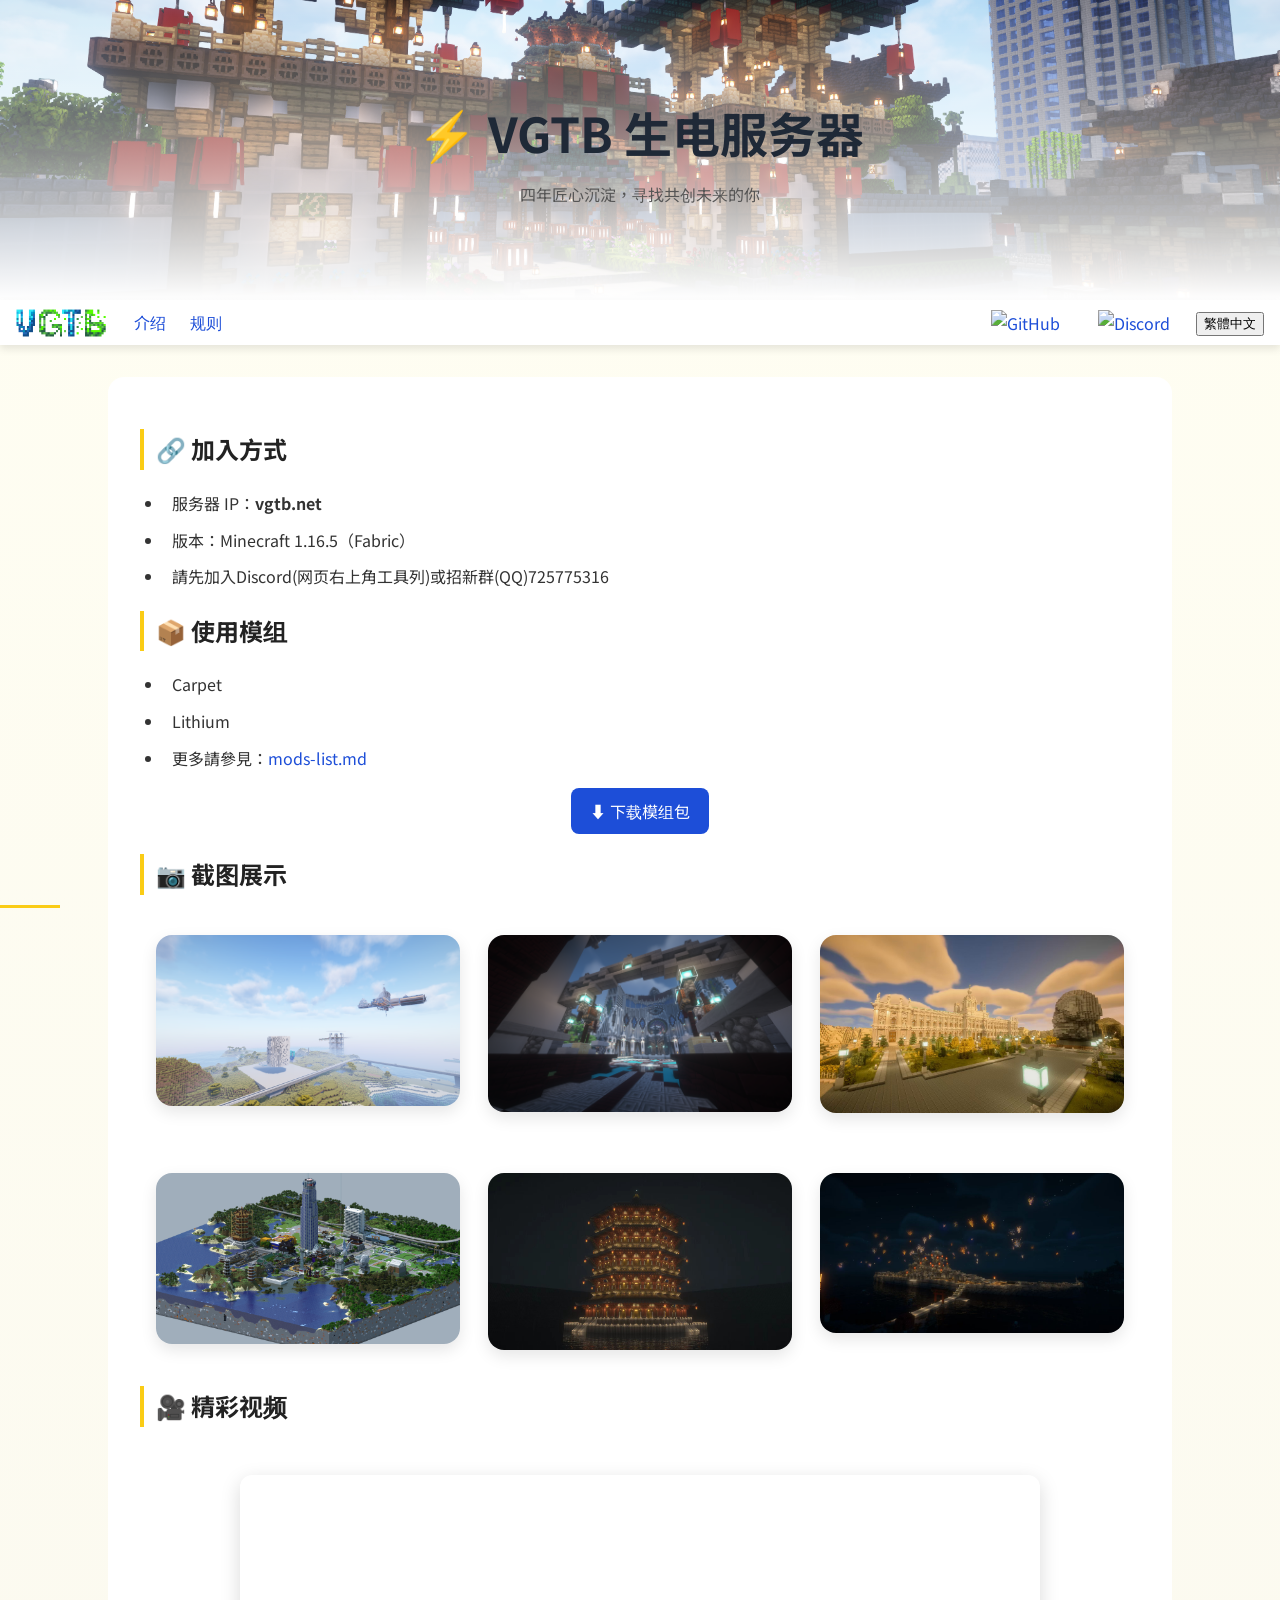
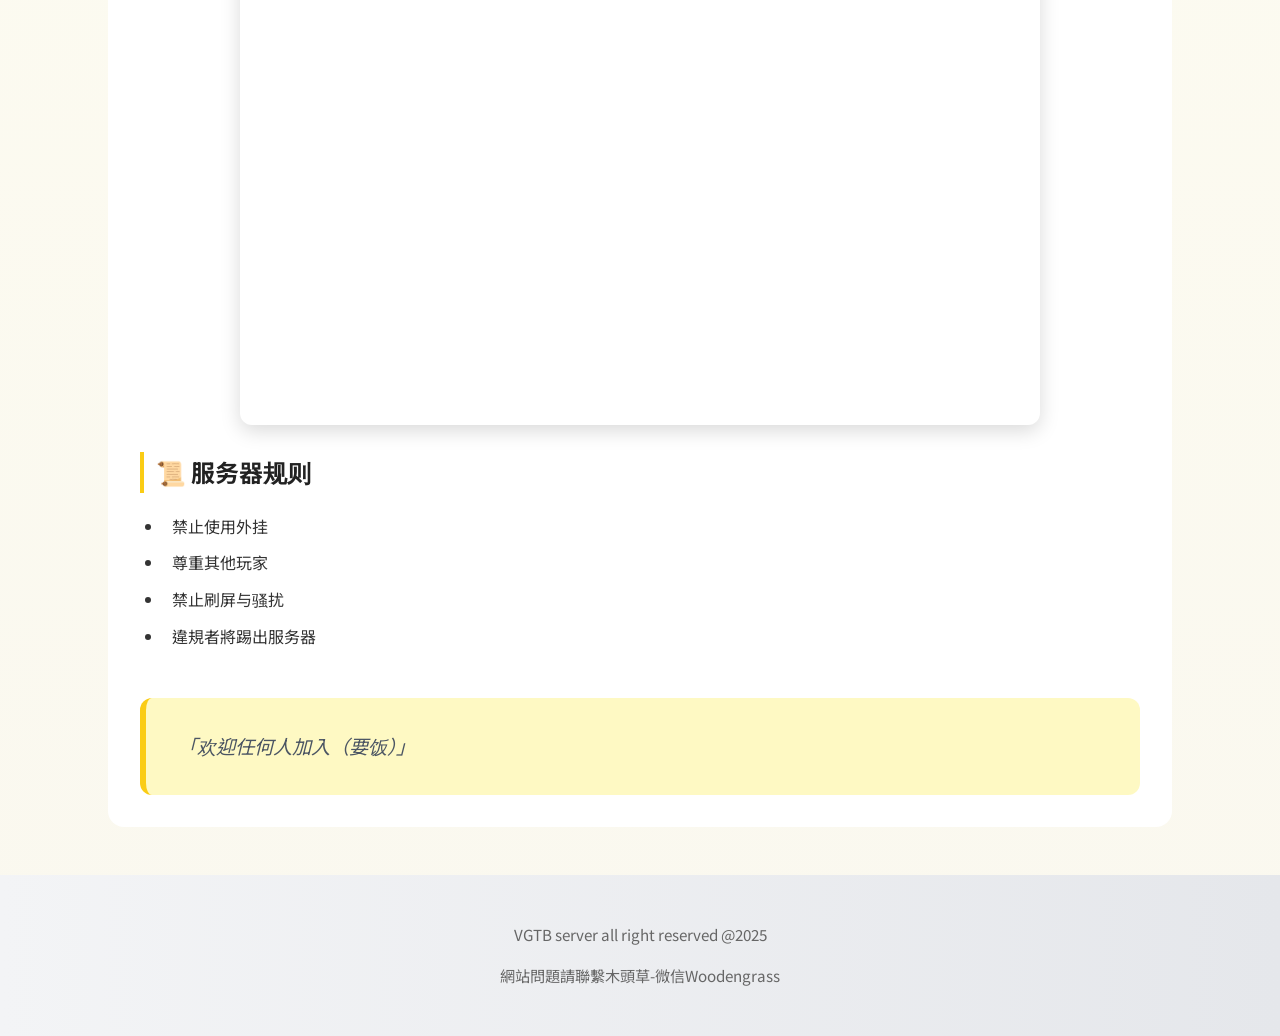
==== index.html @ 85d5b5f3 "Update index.html" ====
<!DOCTYPE html>
<html lang="zh-Hans">
<head>
<meta charset="utf-8"/>
<meta content="width=device-width, initial-scale=1.0" name="viewport"/>
<title>VGTB 生电服务器介绍</title>
<link href="https://fonts.googleapis.com/css2?family=Noto+Sans+TC&display=swap" rel="stylesheet"/>
<style>
  body {
    font-family: 'Noto Sans TC', sans-serif;
    background: linear-gradient(to bottom, #fffef2, #faf8ef);
    color: #333;
    margin: 0;
    padding: 0;
    line-height: 1.7;
    overflow-x: hidden;
  }
  .banner {
    position: relative;
    background: url('screenshot/banner.png') center/cover no-repeat;
    height: 300px;
    width: 100%;
    display: flex;
    flex-direction: column;
    justify-content: center;
    align-items: center;
    text-align: center;
    animation: fadeInBanner 2s ease-out;
  }
  .banner::after {
    content: '';
    position: absolute;
    top: 0;
    left: 0;
    right: 0;
    bottom: 0;
    background: linear-gradient(to bottom, rgba(255,255,255,0) 0%, rgba(255,255,255,1) 100%);
  }
  .banner h1, .banner p {
    position: relative;
    z-index: 1;
    margin: 0;
    color: #1f2937;
    animation: popIn 1s ease-out;
  }
  .banner h1 {
    font-size: 3rem;
    animation-delay: 0.3s;
  }
  .banner p {
    margin-top: 0.5rem;
    color: #555;
    animation-delay: 0.5s;
  }
  nav {
    position: sticky;
    top: 0;
    z-index: 1000;
    background: #fff;
    box-shadow: 0 4px 8px rgba(0,0,0,0.1);
    padding: 0.5rem 1rem;
    display: flex;
    justify-content: space-between;
    align-items: center;
    flex-wrap: wrap;
    animation: fadeIn 1s ease-out;
  }
  nav .left-group {
    display: flex;
    align-items: center;
  }
  .logo {
    height: 28px;
    margin-right: 1rem;
  }
  nav a {
    margin: 0 0.75rem;
    color: #1d4ed8;
    text-decoration: none;
  }
  nav a:hover {
    text-decoration: underline;
    color: #dc2626;
  }
  .github-link img,
  .discord-link img {
    height: 24px;
    vertical-align: middle;
    margin-left: 10px;
  }
  .container {
    max-width: 1000px;
    margin: 2rem auto;
    background: #fff;
    padding: 2rem;
    border-radius: 16px;
    animation: fadeUp 1s ease-in;
  }
  .container img {
    max-width: 100%;
    height: auto;
    display: block;
    margin: 1rem auto;
    border-radius: 12px;
    transition: transform 0.3s ease;
  }
  .container img:hover {
    transform: scale(1.03);
  }
  h2 {
    border-left: 4px solid #facc15;
    padding-left: 0.75rem;
    color: #222;
    animation: fadeIn 1s ease-in;
  }
  h2::after {
    content: '';
    position: absolute;
    bottom: -8px;
    left: 0;
    width: 60px;
    height: 3px;
    background: #facc15;
    animation: slideIn 1s ease-out;
  }
  ul {
    padding-left: 1.5rem;
  }
  li {
    margin-bottom: 0.6rem;
    transition: transform 0.2s ease, background 0.3s;
    padding-left: 0.5rem;
  }
  li:hover {
    transform: translateX(8px);
    background: rgba(250, 204, 21, 0.1);
    border-left: 3px solid #facc15;
  }
  a {
    color: #1d4ed8;
    text-decoration: none;
    transition: all 0.3s ease-in-out;
  }
  a:hover {
    color: #dc2626;
    text-decoration: underline;
  }
  .quote {
    background: #fef9c3;
    padding: 2rem;
    margin-top: 3rem;
    border-left: 6px solid #facc15;
    font-style: italic;
    font-size: 1.2rem;
    color: #4b5563;
    border-radius: 12px;
    animation: fadeIn 2s ease-in;
  }
  .video-embed {
    margin-top: 3rem;
    text-align: center;
  }
  iframe {
    width: 100%;
    height: 550px;
    max-width: 800px;
    border: none;
    border-radius: 12px;
    box-shadow: 0 6px 20px rgba(0,0,0,0.15);
  }
  footer {
    text-align: center;
    padding: 2rem;
    font-size: 0.95rem;
    color: #666;
    background: linear-gradient(to right, #f3f4f6, #e5e7eb);
    margin-top: 3rem;
    animation: fadeIn 1.2s ease-in;
  }
  @keyframes fadeInBanner {
    from { opacity: 0; transform: translateY(-30px); }
    to { opacity: 1; transform: translateY(0); }
  }
  @keyframes fadeIn {
    from { opacity: 0; }
    to { opacity: 1; }
  }
  @keyframes fadeUp {
    from { opacity: 0; transform: translateY(40px); }
    to { opacity: 1; transform: translateY(0); }
  }
  @keyframes popIn {
    from { opacity: 0; transform: scale(0.95); }
    to { opacity: 1; transform: scale(1); }
  }
  @keyframes slideIn {
    from { width: 0; }
    to { width: 60px; }
  }
  .screenshot-gallery {
    display: grid;
    grid-template-columns: repeat(auto-fit, minmax(280px, 1fr));
    gap: 1.75rem;
    margin-top: 1.5rem;
    padding: 0 1rem;
  }
  .screenshot-gallery img {
    width: 100%;
    height: auto;
    border-radius: 16px;
    box-shadow: 0 6px 16px rgba(0, 0, 0, 0.1);
    transition: transform 0.4s ease, box-shadow 0.4s ease;
  }
  .screenshot-gallery img:hover {
    transform: scale(1.05);
    box-shadow: 0 10px 24px rgba(0, 0, 0, 0.2);
  }
</style>
<script src="js/lightbox.js"></script>
<script src="js/lang-toggle.js"></script>
</head>

<body>
<div class="banner">
  <h1>⚡ VGTB 生电服务器</h1>
  <p>四年匠心沉淀，寻找共创未来的你</p>
</div>
<nav>
  <div class="left-group">
    <img class="logo" src="screenshot/VGTB.png" alt="VGTB Logo"/>
    <a href="#intro">介绍</a>
    <a href="#rules">规则</a>
  </div>
  <div>
    <a class="github-link" href="https://github.com/woodengrass/vgtb.net" target="_blank">
      <img src="https://github.githubassets.com/images/modules/logos_page/GitHub-Mark.png" alt="GitHub"/>
    </a>
    <a class="discord-link" href="https://discord.gg/TvsZkuHGcR" target="_blank">
      <img src="https://cdn-icons-png.flaticon.com/512/5968/5968756.png" alt="Discord"/>
    </a>
  </div>
</nav>
<div class="container">
  <h2 id="intro">🔗 加入方式</h2>
  <ul>
    <li>服务器 IP：<strong>vgtb.net</strong></li>
    <li>版本：Minecraft 1.16.5（Fabric）</li>
    <li>請先加入Discord(网页右上角工具列)或招新群(QQ)725775316</li>
  </ul>
  <h2>📦 使用模组</h2>
  <ul>
    <li>Carpet</li>
    <li>Lithium</li>
    <li>更多請參見：<a href="mods/mods-list.md">mods-list.md</a></li>
  </ul>
  <div style="margin-top: 1rem; text-align: center;">
    <a href="mods/mods.zip" download class="download-button" style="background:#1d4ed8;color:#fff;padding:0.6rem 1.2rem;border-radius:8px;text-decoration:none;transition:background 0.3s;display:inline-block;">
      ⬇️ 下载模组包
    </a>
  </div>
  <h2>📷 截图展示</h2>
  <div class="screenshot-gallery">
    <img src="screenshot/spawn.png" alt="全物品"/>
    <img src="screenshot/central_college.png" alt="中心學院"/>
    <img src="screenshot/museum.png" alt="博物館"/>
    <img src="screenshot/main_city.png" alt="主城"/>
    <img src="screenshot/pagoda.png" alt="寶塔"/>
    <img src="screenshot/chinese_new_year_celebration.png" alt="新年慶祝"/>
</div>
  <h2>🎥 精彩视频</h2>
  <div class="video-embed">
    <iframe allowfullscreen="" src="https://player.bilibili.com/player.html?bvid=BV1U6421u7VH&high_quality=1&as_wide=1&danmaku=0"></iframe>
  </div>
  <h2 id="rules">📜 服务器规则</h2>
  <ul>
    <li>禁止使用外挂</li>
    <li>尊重其他玩家</li>
    <li>禁止刷屏与骚扰</li>
    <li>違規者將踢出服务器</li>
  </ul>
  <div class="quote">
    「欢迎任何人加入（要饭）」
  </div>
</div>
<footer>
  <p>VGTB server all right reserved @2025</p>
  <p>網站問題請聯繫木頭草-微信Woodengrass</p>
</footer>
</body>
</html>
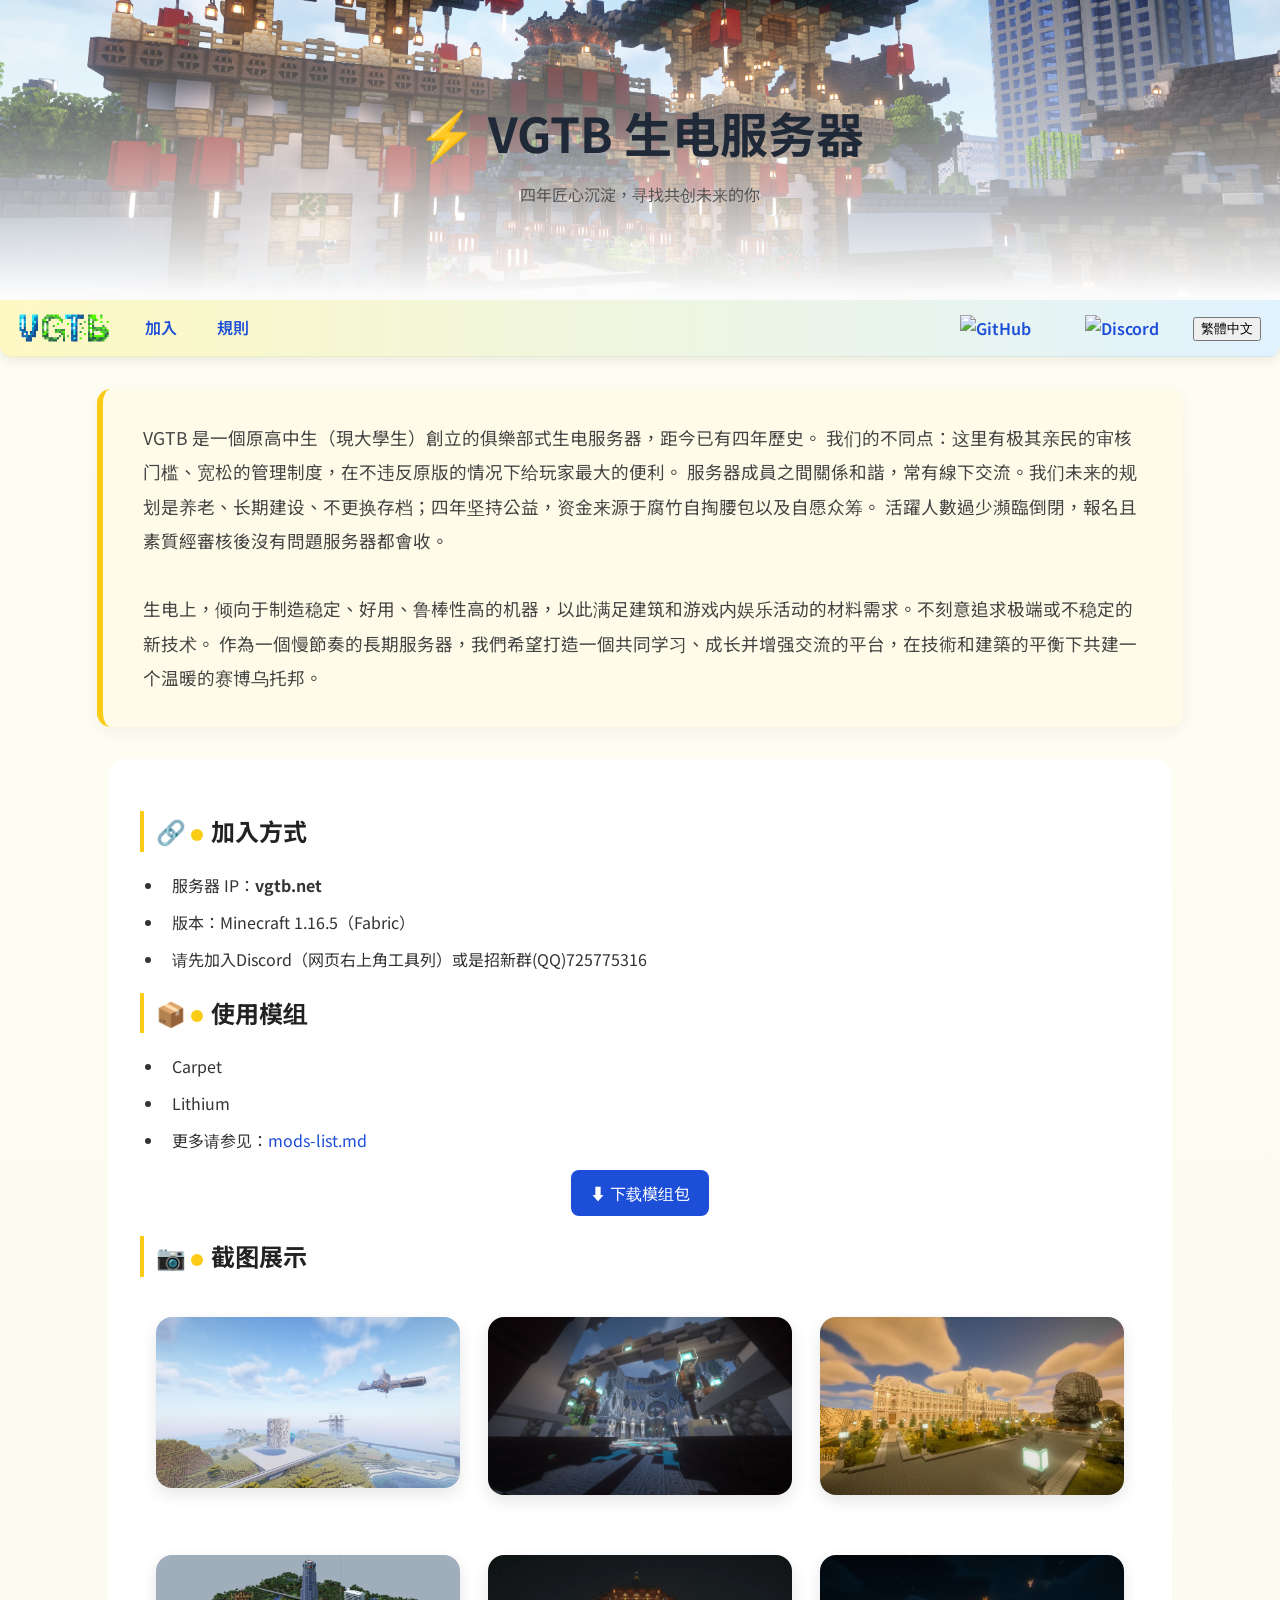
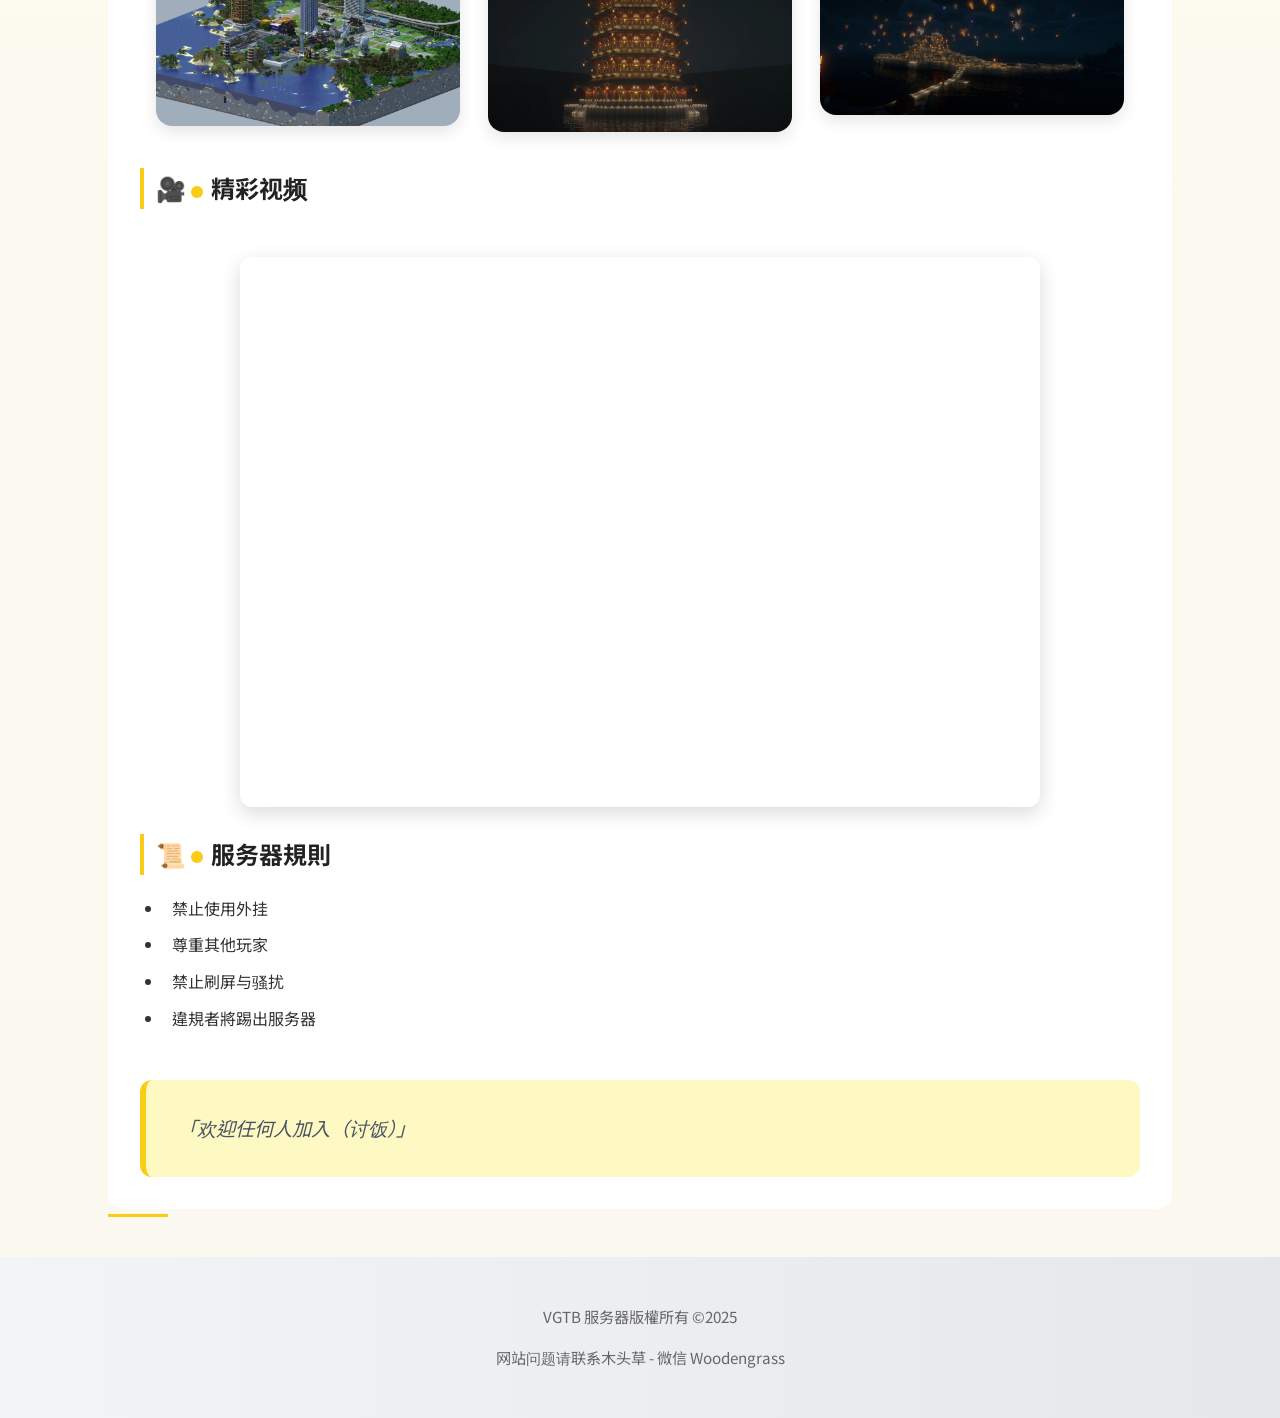
==== commit 8b4b52bb: "Update index.html" ====
--- a/index.html
+++ b/index.html
@@ -3,7 +3,7 @@
 <head>
 <meta charset="utf-8"/>
 <meta content="width=device-width, initial-scale=1.0" name="viewport"/>
-<title>VGTB 生电服务器介绍</title>
+<title>VGTB 生电服务器介紹</title>
 <link href="https://fonts.googleapis.com/css2?family=Noto+Sans+TC&display=swap" rel="stylesheet"/>
 <style>
   body {
@@ -56,14 +56,18 @@
     position: sticky;
     top: 0;
     z-index: 1000;
-    background: #fff;
-    box-shadow: 0 4px 8px rgba(0,0,0,0.1);
-    padding: 0.5rem 1rem;
+    background: linear-gradient(to right, #fef9c3, #e0f2fe);
+    box-shadow: 0 4px 12px rgba(0, 0, 0, 0.08);
+    padding: 0.6rem 1.2rem;
     display: flex;
     justify-content: space-between;
     align-items: center;
     flex-wrap: wrap;
-    animation: fadeIn 1s ease-out;
+    border-bottom: 1px solid rgba(0,0,0,0.05);
+    backdrop-filter: blur(10px);
+    transition: all 0.3s ease-in-out;
+    animation: fadeIn 1s ease;
+    border-radius: 0 0 12px 12px;
   }
   nav .left-group {
     display: flex;
@@ -77,9 +81,15 @@
     margin: 0 0.75rem;
     color: #1d4ed8;
     text-decoration: none;
+    font-weight: 600;
+    font-size: 1rem;
+    padding: 0.3rem 0.5rem;
+    border-radius: 6px;
+    transition: all 0.3s ease;
   }
   nav a:hover {
-    text-decoration: underline;
+    text-decoration: none;
+    background: rgba(253, 224, 71, 0.3);
     color: #dc2626;
   }
   .github-link img,
@@ -215,11 +225,61 @@
     transform: scale(1.05);
     box-shadow: 0 10px 24px rgba(0, 0, 0, 0.2);
   }
+  .intro-cover {
+    position: relative;
+    height: 100vh;
+    background: linear-gradient(to bottom, #fefce8, #fff);
+    display: flex;
+    justify-content: center;
+    align-items: center;
+    text-align: center;
+    padding: 2rem;
+    box-sizing: border-box;
+    animation: fadeIn 1.5s ease-in;
+  }
+  .intro-text {
+    max-width: 700px;
+    animation: popIn 1.4s ease;
+  }
+  .intro-text h1 {
+    font-size: 3rem;
+    margin-bottom: 1rem;
+    color: #1f2937;
+  }
+  .intro-text p {
+    font-size: 1.25rem;
+    color: #555;
+  }
+  .container, .banner, footer {
+    opacity: 0;
+    transform: translateY(50px);
+    transition: all 1s ease, transform 0.6s cubic-bezier(0.25, 1, 0.5, 1), opacity 0.6s ease;
+  }
+  .visible {
+    opacity: 1 !important;
+    transform: translateY(0) !important;
+  }
+  .section-title {
+    display: inline-block;
+    animation: popIn 0.8s ease;
+  }
+  .section-title::before {
+    content: '';
+    display: inline-block;
+    width: 12px;
+    height: 12px;
+    background: #facc15;
+    border-radius: 50%;
+    margin-right: 0.5rem;
+    vertical-align: middle;
+    animation: popIn 0.8s ease;
+  }
 </style>
 <script src="js/lightbox.js"></script>
+<script src="js/intro-animation.js"></script>
 <script src="js/lang-toggle.js"></script>
+<script src="js/scroll-reveal.js"></script>
 </head>
-
 <body>
 <div class="banner">
   <h1>⚡ VGTB 生电服务器</h1>
@@ -227,9 +287,9 @@
 </div>
 <nav>
   <div class="left-group">
-    <img class="logo" src="screenshot/VGTB.png" alt="VGTB Logo"/>
-    <a href="#intro">介绍</a>
-    <a href="#rules">规则</a>
+    <img class="logo" src="screenshot/VGTB.png" alt="VGTB 标志"/>
+    <a href="#intro">加入</a>
+    <a href="#rules">規則</a>
   </div>
   <div>
     <a class="github-link" href="https://github.com/woodengrass/vgtb.net" target="_blank">
@@ -240,38 +300,47 @@
     </a>
   </div>
 </nav>
+<div class="container intro-text" style="max-width: 1000px; margin: 2rem auto; padding: 2rem 2.5rem; background: #fefce8; border-left: 6px solid #facc15; border-radius: 14px; box-shadow: 0 4px 16px rgba(0,0,0,0.05); font-size: 1.1rem; line-height: 1.95; color: #444; opacity: 0; transform: translateY(50px); transition: all 0.8s ease-in-out;">
+    VGTB 是一個原高中生（現大學生）創立的俱樂部式生电服务器，距今已有四年歷史。
+    我们的不同点：这里有极其亲民的审核门槛、宽松的管理制度，在不违反原版的情况下给玩家最大的便利。
+    服务器成員之間關係和諧，常有線下交流。我们未来的规划是养老、长期建设、不更换存档；四年坚持公益，资金来源于腐竹自掏腰包以及自愿众筹。
+    活躍人數過少瀕臨倒閉，報名且素質經審核後沒有問題服务器都會收。<br/><br/>
+    生电上，倾向于制造稳定、好用、鲁棒性高的机器，以此满足建筑和游戏内娱乐活动的材料需求。不刻意追求极端或不稳定的新技术。
+    作為一個慢節奏的長期服务器，我們希望打造一個共同学习、成长并增强交流的平台，在技術和建築的平衡下共建一个温暖的赛博乌托邦。
+
+</div>
 <div class="container">
-  <h2 id="intro">🔗 加入方式</h2>
+  <h2 id="intro">🔗 <span class="section-title">加入方式</span></h2>
   <ul>
     <li>服务器 IP：<strong>vgtb.net</strong></li>
     <li>版本：Minecraft 1.16.5（Fabric）</li>
-    <li>請先加入Discord(网页右上角工具列)或招新群(QQ)725775316</li>
+    <li>请先加入Discord（网页右上角工具列）或是招新群(QQ)725775316</li>
   </ul>
-  <h2>📦 使用模组</h2>
+  <h2>📦 <span class="section-title">使用模组</span></h2>
   <ul>
     <li>Carpet</li>
     <li>Lithium</li>
-    <li>更多請參見：<a href="mods/mods-list.md">mods-list.md</a></li>
-  </ul>
+    <li>更多请参见：<a href="mods/mods-list.md">mods-list.md</a></li>
+ </ul>
   <div style="margin-top: 1rem; text-align: center;">
     <a href="mods/mods.zip" download class="download-button" style="background:#1d4ed8;color:#fff;padding:0.6rem 1.2rem;border-radius:8px;text-decoration:none;transition:background 0.3s;display:inline-block;">
       ⬇️ 下载模组包
     </a>
   </div>
-  <h2>📷 截图展示</h2>
+  <h2>📷 <span class="section-title">截图展示</span></h2>
   <div class="screenshot-gallery">
     <img src="screenshot/spawn.png" alt="全物品"/>
-    <img src="screenshot/central_college.png" alt="中心學院"/>
-    <img src="screenshot/museum.png" alt="博物館"/>
+    <img src="screenshot/central_college.png" alt="中心学院"/>
+    <img src="screenshot/museum.png" alt="博物馆"/>
     <img src="screenshot/main_city.png" alt="主城"/>
-    <img src="screenshot/pagoda.png" alt="寶塔"/>
-    <img src="screenshot/chinese_new_year_celebration.png" alt="新年慶祝"/>
-</div>
-  <h2>🎥 精彩视频</h2>
+    <img src="screenshot/pagoda.png" alt="宝塔"/>
+    <img src="screenshot/chinese_new_year_celebration.png" alt="新年庆祝"/>
+  </div>
+  <h2>🎥 <span class="section-title">精彩视频</span></h2>
   <div class="video-embed">
     <iframe allowfullscreen="" src="https://player.bilibili.com/player.html?bvid=BV1U6421u7VH&high_quality=1&as_wide=1&danmaku=0"></iframe>
   </div>
-  <h2 id="rules">📜 服务器规则</h2>
+  <h2 id="rules">📜 <span class="section-title">服务器規則</span></h2>
   <ul>
     <li>禁止使用外挂</li>
     <li>尊重其他玩家</li>
@@ -279,12 +348,12 @@
     <li>違規者將踢出服务器</li>
   </ul>
   <div class="quote">
-    「欢迎任何人加入（要饭）」
+    「欢迎任何人加入（讨饭）」
   </div>
 </div>
 <footer>
-  <p>VGTB server all right reserved @2025</p>
-  <p>網站問題請聯繫木頭草-微信Woodengrass</p>
+  <p>VGTB 服务器版權所有 ©2025</p>
+  <p>网站问题请联系木头草 - 微信 Woodengrass</p>
 </footer>
 </body>
 </html>
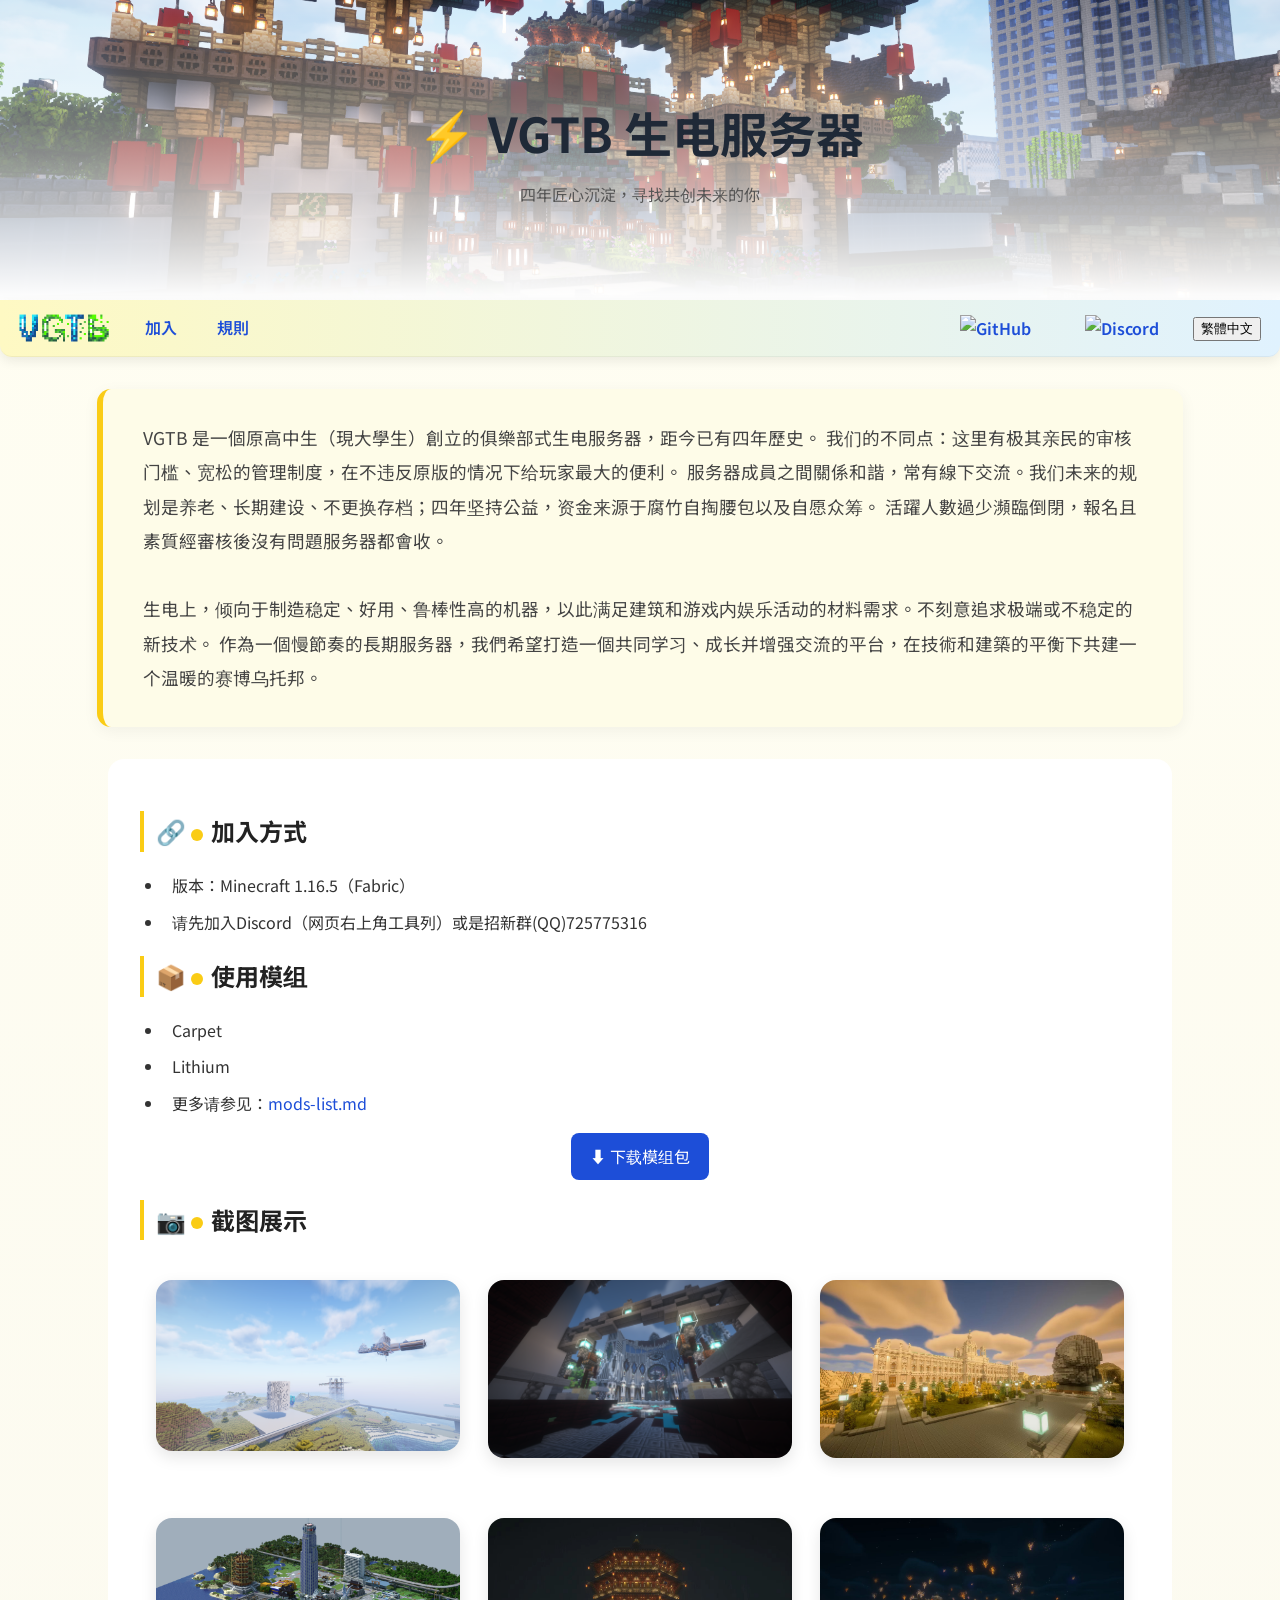
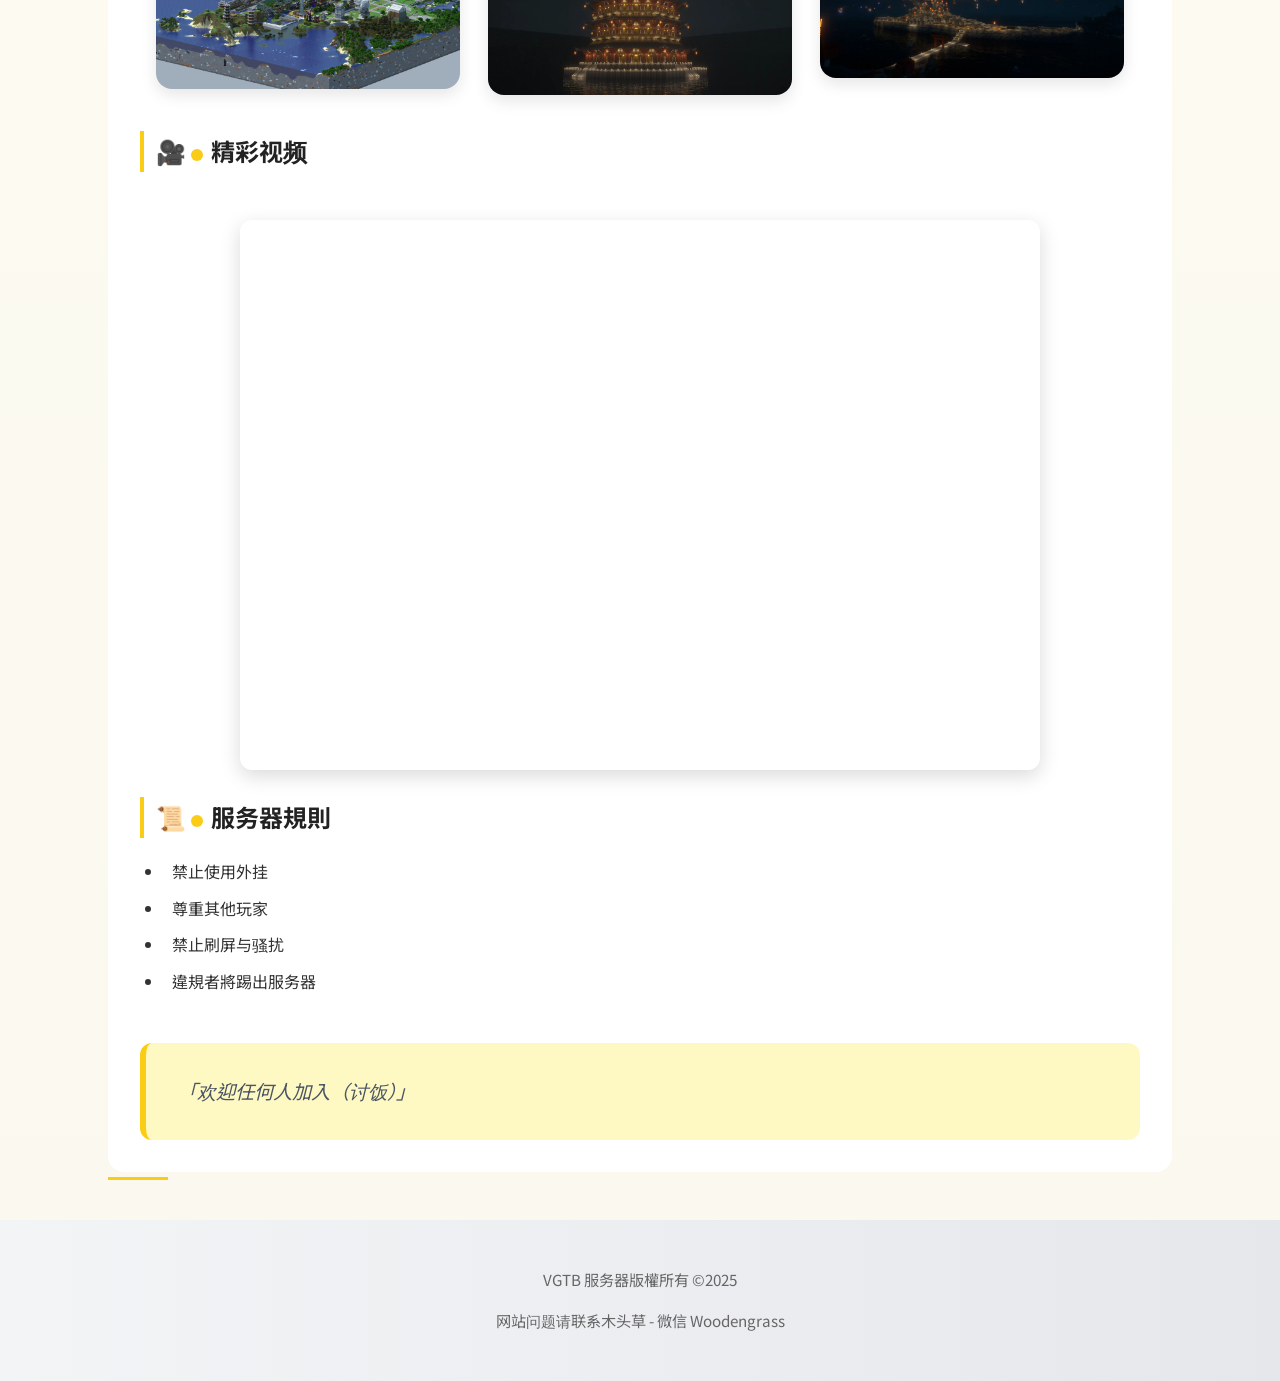
==== commit f5a96fcd: "Update index.html" ====
--- a/index.html
+++ b/index.html
@@ -312,7 +312,6 @@
 <div class="container">
   <h2 id="intro">🔗 <span class="section-title">加入方式</span></h2>
   <ul>
-    <li>服务器 IP：<strong>vgtb.net</strong></li>
     <li>版本：Minecraft 1.16.5（Fabric）</li>
     <li>请先加入Discord（网页右上角工具列）或是招新群(QQ)725775316</li>
   </ul>
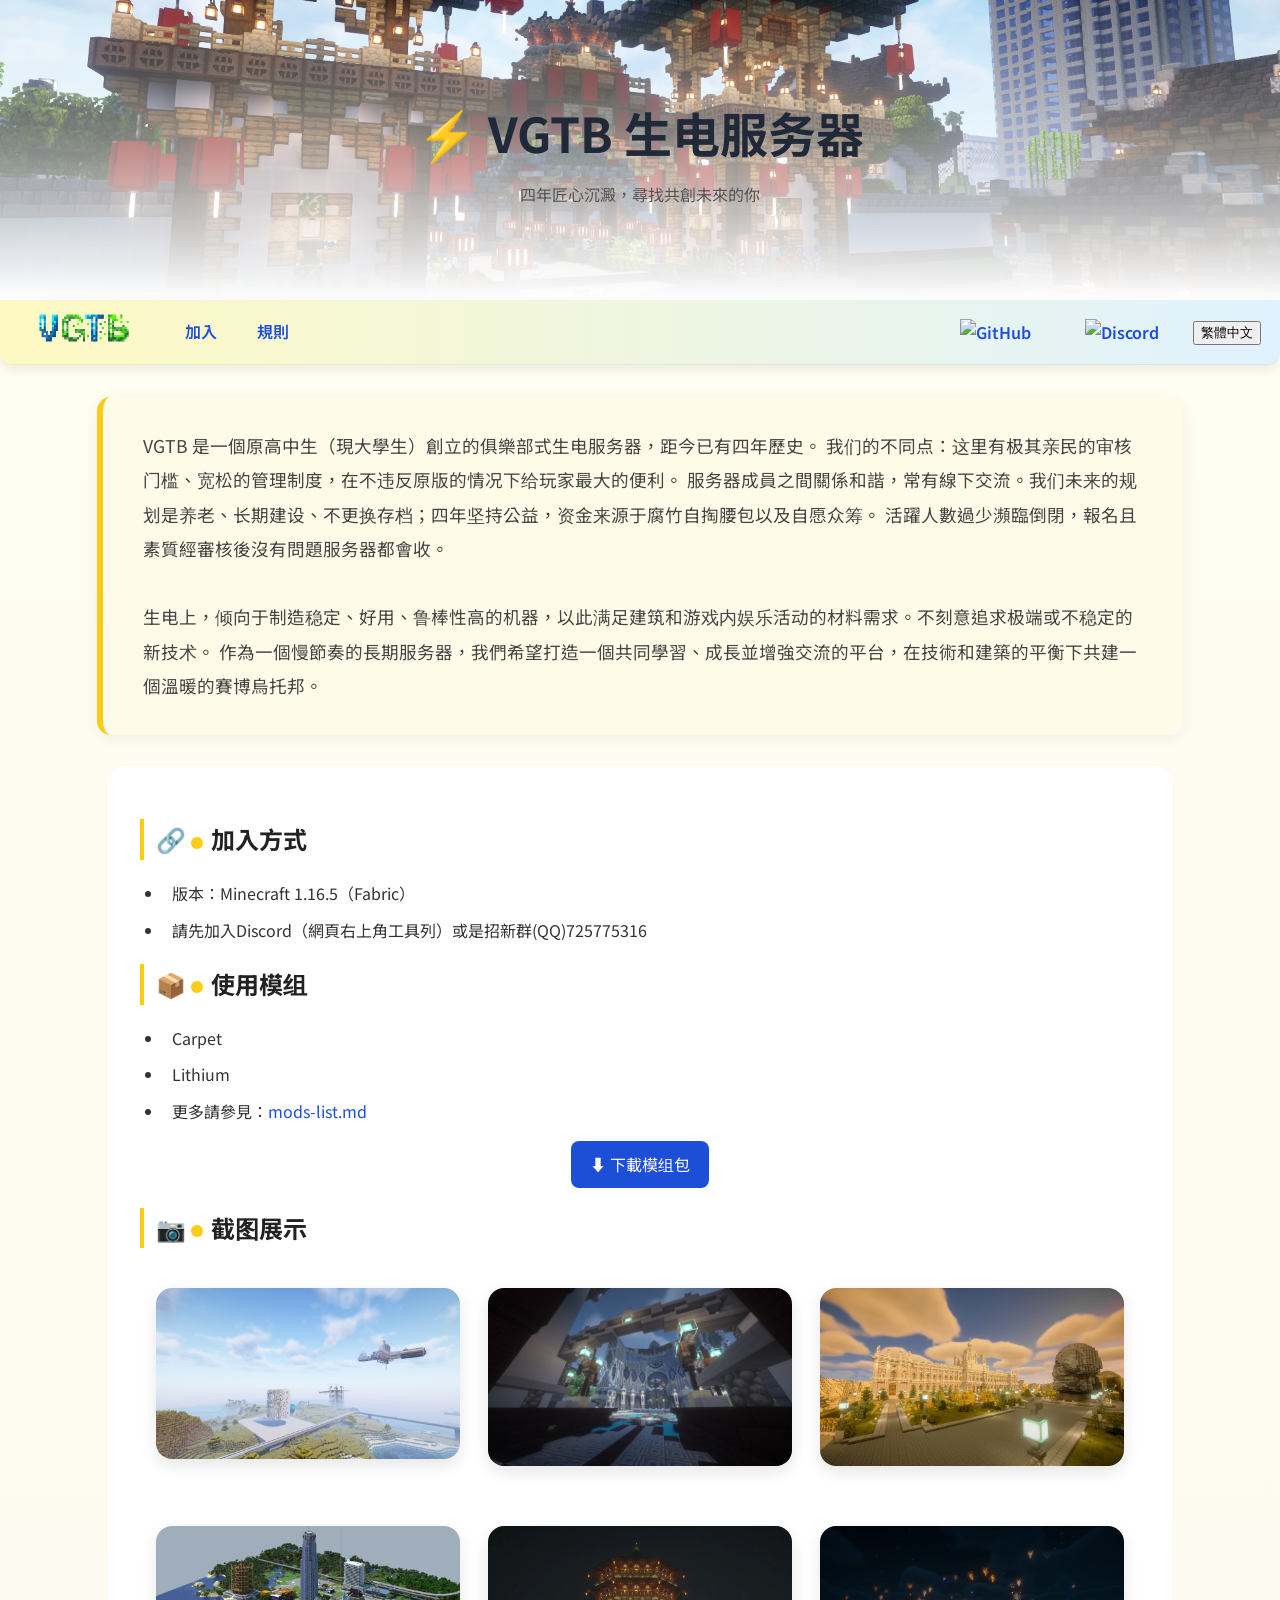
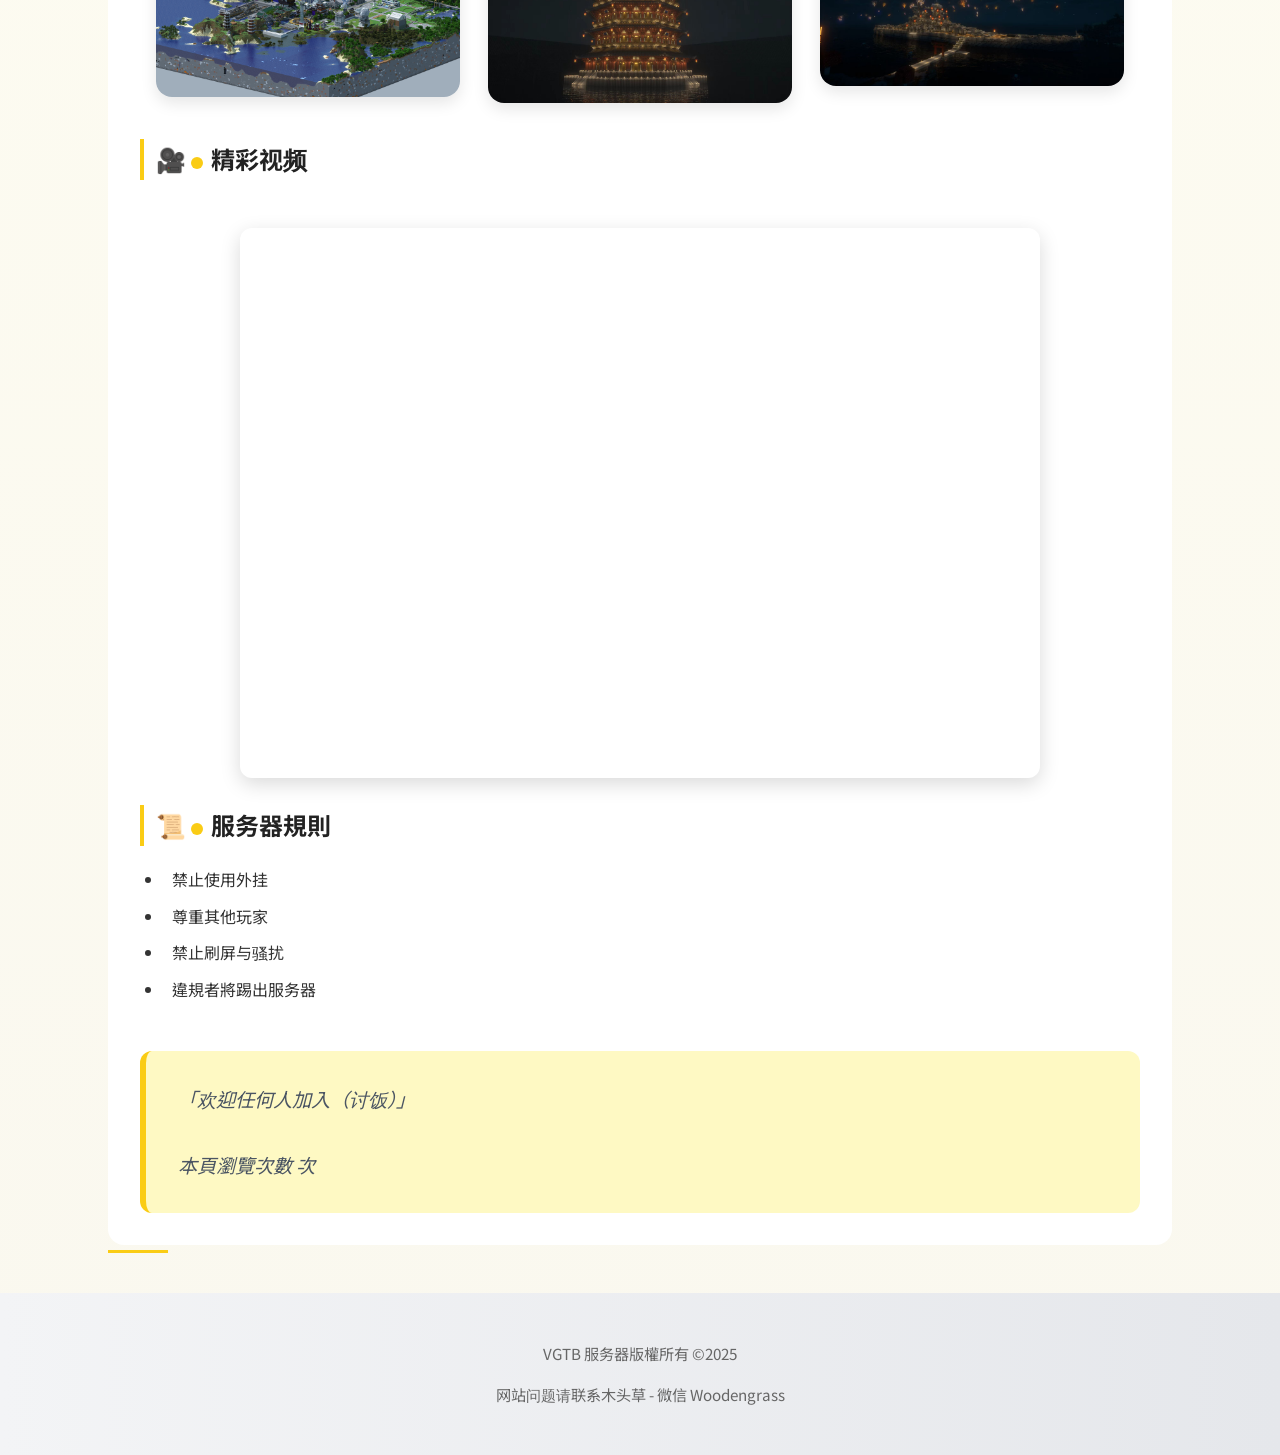
==== commit 94f64438: "Update index.html" ====
--- a/index.html
+++ b/index.html
@@ -5,289 +5,22 @@
 <meta content="width=device-width, initial-scale=1.0" name="viewport"/>
 <title>VGTB 生电服务器介紹</title>
 <link href="https://fonts.googleapis.com/css2?family=Noto+Sans+TC&display=swap" rel="stylesheet"/>
-<style>
-  body {
-    font-family: 'Noto Sans TC', sans-serif;
-    background: linear-gradient(to bottom, #fffef2, #faf8ef);
-    color: #333;
-    margin: 0;
-    padding: 0;
-    line-height: 1.7;
-    overflow-x: hidden;
-  }
-  .banner {
-    position: relative;
-    background: url('screenshot/banner.png') center/cover no-repeat;
-    height: 300px;
-    width: 100%;
-    display: flex;
-    flex-direction: column;
-    justify-content: center;
-    align-items: center;
-    text-align: center;
-    animation: fadeInBanner 2s ease-out;
-  }
-  .banner::after {
-    content: '';
-    position: absolute;
-    top: 0;
-    left: 0;
-    right: 0;
-    bottom: 0;
-    background: linear-gradient(to bottom, rgba(255,255,255,0) 0%, rgba(255,255,255,1) 100%);
-  }
-  .banner h1, .banner p {
-    position: relative;
-    z-index: 1;
-    margin: 0;
-    color: #1f2937;
-    animation: popIn 1s ease-out;
-  }
-  .banner h1 {
-    font-size: 3rem;
-    animation-delay: 0.3s;
-  }
-  .banner p {
-    margin-top: 0.5rem;
-    color: #555;
-    animation-delay: 0.5s;
-  }
-  nav {
-    position: sticky;
-    top: 0;
-    z-index: 1000;
-    background: linear-gradient(to right, #fef9c3, #e0f2fe);
-    box-shadow: 0 4px 12px rgba(0, 0, 0, 0.08);
-    padding: 0.6rem 1.2rem;
-    display: flex;
-    justify-content: space-between;
-    align-items: center;
-    flex-wrap: wrap;
-    border-bottom: 1px solid rgba(0,0,0,0.05);
-    backdrop-filter: blur(10px);
-    transition: all 0.3s ease-in-out;
-    animation: fadeIn 1s ease;
-    border-radius: 0 0 12px 12px;
-  }
-  nav .left-group {
-    display: flex;
-    align-items: center;
-  }
-  .logo {
-    height: 28px;
-    margin-right: 1rem;
-  }
-  nav a {
-    margin: 0 0.75rem;
-    color: #1d4ed8;
-    text-decoration: none;
-    font-weight: 600;
-    font-size: 1rem;
-    padding: 0.3rem 0.5rem;
-    border-radius: 6px;
-    transition: all 0.3s ease;
-  }
-  nav a:hover {
-    text-decoration: none;
-    background: rgba(253, 224, 71, 0.3);
-    color: #dc2626;
-  }
-  .github-link img,
-  .discord-link img {
-    height: 24px;
-    vertical-align: middle;
-    margin-left: 10px;
-  }
-  .container {
-    max-width: 1000px;
-    margin: 2rem auto;
-    background: #fff;
-    padding: 2rem;
-    border-radius: 16px;
-    animation: fadeUp 1s ease-in;
-  }
-  .container img {
-    max-width: 100%;
-    height: auto;
-    display: block;
-    margin: 1rem auto;
-    border-radius: 12px;
-    transition: transform 0.3s ease;
-  }
-  .container img:hover {
-    transform: scale(1.03);
-  }
-  h2 {
-    border-left: 4px solid #facc15;
-    padding-left: 0.75rem;
-    color: #222;
-    animation: fadeIn 1s ease-in;
-  }
-  h2::after {
-    content: '';
-    position: absolute;
-    bottom: -8px;
-    left: 0;
-    width: 60px;
-    height: 3px;
-    background: #facc15;
-    animation: slideIn 1s ease-out;
-  }
-  ul {
-    padding-left: 1.5rem;
-  }
-  li {
-    margin-bottom: 0.6rem;
-    transition: transform 0.2s ease, background 0.3s;
-    padding-left: 0.5rem;
-  }
-  li:hover {
-    transform: translateX(8px);
-    background: rgba(250, 204, 21, 0.1);
-    border-left: 3px solid #facc15;
-  }
-  a {
-    color: #1d4ed8;
-    text-decoration: none;
-    transition: all 0.3s ease-in-out;
-  }
-  a:hover {
-    color: #dc2626;
-    text-decoration: underline;
-  }
-  .quote {
-    background: #fef9c3;
-    padding: 2rem;
-    margin-top: 3rem;
-    border-left: 6px solid #facc15;
-    font-style: italic;
-    font-size: 1.2rem;
-    color: #4b5563;
-    border-radius: 12px;
-    animation: fadeIn 2s ease-in;
-  }
-  .video-embed {
-    margin-top: 3rem;
-    text-align: center;
-  }
-  iframe {
-    width: 100%;
-    height: 550px;
-    max-width: 800px;
-    border: none;
-    border-radius: 12px;
-    box-shadow: 0 6px 20px rgba(0,0,0,0.15);
-  }
-  footer {
-    text-align: center;
-    padding: 2rem;
-    font-size: 0.95rem;
-    color: #666;
-    background: linear-gradient(to right, #f3f4f6, #e5e7eb);
-    margin-top: 3rem;
-    animation: fadeIn 1.2s ease-in;
-  }
-  @keyframes fadeInBanner {
-    from { opacity: 0; transform: translateY(-30px); }
-    to { opacity: 1; transform: translateY(0); }
-  }
-  @keyframes fadeIn {
-    from { opacity: 0; }
-    to { opacity: 1; }
-  }
-  @keyframes fadeUp {
-    from { opacity: 0; transform: translateY(40px); }
-    to { opacity: 1; transform: translateY(0); }
-  }
-  @keyframes popIn {
-    from { opacity: 0; transform: scale(0.95); }
-    to { opacity: 1; transform: scale(1); }
-  }
-  @keyframes slideIn {
-    from { width: 0; }
-    to { width: 60px; }
-  }
-  .screenshot-gallery {
-    display: grid;
-    grid-template-columns: repeat(auto-fit, minmax(280px, 1fr));
-    gap: 1.75rem;
-    margin-top: 1.5rem;
-    padding: 0 1rem;
-  }
-  .screenshot-gallery img {
-    width: 100%;
-    height: auto;
-    border-radius: 16px;
-    box-shadow: 0 6px 16px rgba(0, 0, 0, 0.1);
-    transition: transform 0.4s ease, box-shadow 0.4s ease;
-  }
-  .screenshot-gallery img:hover {
-    transform: scale(1.05);
-    box-shadow: 0 10px 24px rgba(0, 0, 0, 0.2);
-  }
-  .intro-cover {
-    position: relative;
-    height: 100vh;
-    background: linear-gradient(to bottom, #fefce8, #fff);
-    display: flex;
-    justify-content: center;
-    align-items: center;
-    text-align: center;
-    padding: 2rem;
-    box-sizing: border-box;
-    animation: fadeIn 1.5s ease-in;
-  }
-  .intro-text {
-    max-width: 700px;
-    animation: popIn 1.4s ease;
-  }
-  .intro-text h1 {
-    font-size: 3rem;
-    margin-bottom: 1rem;
-    color: #1f2937;
-  }
-  .intro-text p {
-    font-size: 1.25rem;
-    color: #555;
-  }
-  .container, .banner, footer {
-    opacity: 0;
-    transform: translateY(50px);
-    transition: all 1s ease, transform 0.6s cubic-bezier(0.25, 1, 0.5, 1), opacity 0.6s ease;
-  }
-  .visible {
-    opacity: 1 !important;
-    transform: translateY(0) !important;
-  }
-  .section-title {
-    display: inline-block;
-    animation: popIn 0.8s ease;
-  }
-  .section-title::before {
-    content: '';
-    display: inline-block;
-    width: 12px;
-    height: 12px;
-    background: #facc15;
-    border-radius: 50%;
-    margin-right: 0.5rem;
-    vertical-align: middle;
-    animation: popIn 0.8s ease;
-  }
-</style>
+<link rel="stylesheet" href="style.css"/>
 <script src="js/lightbox.js"></script>
+<script src="js/typing-banner.js"></script>
 <script src="js/intro-animation.js"></script>
 <script src="js/lang-toggle.js"></script>
 <script src="js/scroll-reveal.js"></script>
+<script async src="//busuanzi.ibruce.info/busuanzi/2.3/busuanzi.pure.mini.js"></script>
 </head>
-<body>
+<body id="top">
 <div class="banner">
   <h1>⚡ VGTB 生电服务器</h1>
-  <p>四年匠心沉淀，寻找共创未来的你</p>
+  <p class="typed-tagline"></p>
 </div>
 <nav>
   <div class="left-group">
-    <img class="logo" src="screenshot/VGTB.png" alt="VGTB 标志"/>
+    <a href="#top"><img class="logo" src="screenshot/VGTB.png" alt="VGTB 标志"/></a>
     <a href="#intro">加入</a>
     <a href="#rules">規則</a>
   </div>
@@ -306,24 +39,24 @@
     服务器成員之間關係和諧，常有線下交流。我们未来的规划是养老、长期建设、不更换存档；四年坚持公益，资金来源于腐竹自掏腰包以及自愿众筹。
     活躍人數過少瀕臨倒閉，報名且素質經審核後沒有問題服务器都會收。<br/><br/>
     生电上，倾向于制造稳定、好用、鲁棒性高的机器，以此满足建筑和游戏内娱乐活动的材料需求。不刻意追求极端或不稳定的新技术。
-    作為一個慢節奏的長期服务器，我們希望打造一個共同学习、成长并增强交流的平台，在技術和建築的平衡下共建一个温暖的赛博乌托邦。
-
+    作為一個慢節奏的長期服务器，我們希望打造一個共同學習、成長並增強交流的平台，在技術和建築的平衡下共建一個溫暖的賽博烏托邦。
 </div>
 <div class="container">
   <h2 id="intro">🔗 <span class="section-title">加入方式</span></h2>
   <ul>
+
     <li>版本：Minecraft 1.16.5（Fabric）</li>
-    <li>请先加入Discord（网页右上角工具列）或是招新群(QQ)725775316</li>
+    <li>請先加入Discord（網頁右上角工具列）或是招新群(QQ)725775316</li>
   </ul>
   <h2>📦 <span class="section-title">使用模组</span></h2>
   <ul>
     <li>Carpet</li>
     <li>Lithium</li>
-    <li>更多请参见：<a href="mods/mods-list.md">mods-list.md</a></li>
- </ul>
+    <li>更多請參見：<a href="mods/mods-list.md">mods-list.md</a></li>
+  </ul>
   <div style="margin-top: 1rem; text-align: center;">
     <a href="mods/mods.zip" download class="download-button" style="background:#1d4ed8;color:#fff;padding:0.6rem 1.2rem;border-radius:8px;text-decoration:none;transition:background 0.3s;display:inline-block;">
-      ⬇️ 下载模组包
+      ⬇️ 下載模组包
     </a>
   </div>
   <h2>📷 <span class="section-title">截图展示</span></h2>
@@ -347,7 +80,10 @@
     <li>違規者將踢出服务器</li>
   </ul>
   <div class="quote">
-    「欢迎任何人加入（讨饭）」
+    「欢迎任何人加入（讨饭）」<br/><br/>
+    <span id="busuanzi_container_site_pv">
+      本頁瀏覽次數 <span id="busuanzi_value_site_pv"></span> 次
+    </span>
   </div>
 </div>
 <footer>
--- a/style.css
+++ b/style.css
@@ -0,0 +1,268 @@
+body {
+    font-family: 'Noto Sans TC', sans-serif;
+    background: linear-gradient(to bottom, #fffef2, #faf8ef);
+    color: #333;
+    margin: 0;
+    padding: 0;
+    line-height: 1.7;
+    overflow-x: hidden;
+  }
+  .banner {
+    position: relative;
+    background: url('screenshot/banner.png') center/cover no-repeat;
+    height: 300px;
+    width: 100%;
+    display: flex;
+    flex-direction: column;
+    justify-content: center;
+    align-items: center;
+    text-align: center;
+    animation: fadeInBanner 2s ease-out;
+  }
+  .banner::after {
+    content: '';
+    position: absolute;
+    top: 0;
+    left: 0;
+    right: 0;
+    bottom: 0;
+    background: linear-gradient(to bottom, rgba(255,255,255,0) 0%, rgba(255,255,255,1) 100%);
+  }
+  .banner h1, .banner p {
+    position: relative;
+    z-index: 1;
+    margin: 0;
+    color: #1f2937;
+    animation: popIn 1s ease-out;
+  }
+  .banner h1 {
+    font-size: 3rem;
+    animation-delay: 0.3s;
+  }
+  .banner p {
+    margin-top: 0.5rem;
+    color: #555;
+    animation-delay: 0.5s;
+  }
+  nav {
+    position: sticky;
+    top: 0;
+    z-index: 1000;
+    background: linear-gradient(to right, #fef9c3, #e0f2fe);
+    box-shadow: 0 4px 12px rgba(0, 0, 0, 0.08);
+    padding: 0.6rem 1.2rem;
+    display: flex;
+    justify-content: space-between;
+    align-items: center;
+    flex-wrap: wrap;
+    border-bottom: 1px solid rgba(0,0,0,0.05);
+    backdrop-filter: blur(10px);
+    transition: all 0.3s ease-in-out;
+    animation: fadeIn 1s ease;
+    border-radius: 0 0 12px 12px;
+  }
+  nav .left-group {
+    display: flex;
+    align-items: center;
+  }
+  .logo {
+    height: 28px;
+    margin-right: 1rem;
+  }
+  nav a {
+    margin: 0 0.75rem;
+    color: #1d4ed8;
+    text-decoration: none;
+    font-weight: 600;
+    font-size: 1rem;
+    padding: 0.3rem 0.5rem;
+    border-radius: 6px;
+    transition: all 0.3s ease;
+  }
+  nav a:hover {
+    text-decoration: none;
+    background: rgba(253, 224, 71, 0.3);
+    color: #dc2626;
+  }
+  .github-link img,
+  .discord-link img {
+    height: 24px;
+    vertical-align: middle;
+    margin-left: 10px;
+  }
+  .container {
+    max-width: 1000px;
+    margin: 2rem auto;
+    background: #fff;
+    padding: 2rem;
+    border-radius: 16px;
+    animation: fadeUp 1s ease-in;
+  }
+  .container img {
+    max-width: 100%;
+    height: auto;
+    display: block;
+    margin: 1rem auto;
+    border-radius: 12px;
+    transition: transform 0.3s ease;
+  }
+  .container img:hover {
+    transform: scale(1.03);
+  }
+  h2 {
+    border-left: 4px solid #facc15;
+    padding-left: 0.75rem;
+    color: #222;
+    animation: fadeIn 1s ease-in;
+  }
+  h2::after {
+    content: '';
+    position: absolute;
+    bottom: -8px;
+    left: 0;
+    width: 60px;
+    height: 3px;
+    background: #facc15;
+    animation: slideIn 1s ease-out;
+  }
+  ul {
+    padding-left: 1.5rem;
+  }
+  li {
+    margin-bottom: 0.6rem;
+    transition: transform 0.2s ease, background 0.3s;
+    padding-left: 0.5rem;
+  }
+  li:hover {
+    transform: translateX(8px);
+    background: rgba(250, 204, 21, 0.1);
+    border-left: 3px solid #facc15;
+  }
+  a {
+    color: #1d4ed8;
+    text-decoration: none;
+    transition: all 0.3s ease-in-out;
+  }
+  a:hover {
+    color: #dc2626;
+    text-decoration: underline;
+  }
+  .quote {
+    background: #fef9c3;
+    padding: 2rem;
+    margin-top: 3rem;
+    border-left: 6px solid #facc15;
+    font-style: italic;
+    font-size: 1.2rem;
+    color: #4b5563;
+    border-radius: 12px;
+    animation: fadeIn 2s ease-in;
+  }
+  .video-embed {
+    margin-top: 3rem;
+    text-align: center;
+  }
+  iframe {
+    width: 100%;
+    height: 550px;
+    max-width: 800px;
+    border: none;
+    border-radius: 12px;
+    box-shadow: 0 6px 20px rgba(0,0,0,0.15);
+  }
+  footer {
+    text-align: center;
+    padding: 2rem;
+    font-size: 0.95rem;
+    color: #666;
+    background: linear-gradient(to right, #f3f4f6, #e5e7eb);
+    margin-top: 3rem;
+    animation: fadeIn 1.2s ease-in;
+  }
+  @keyframes fadeInBanner {
+    from { opacity: 0; transform: translateY(-30px); }
+    to { opacity: 1; transform: translateY(0); }
+  }
+  @keyframes fadeIn {
+    from { opacity: 0; }
+    to { opacity: 1; }
+  }
+  @keyframes fadeUp {
+    from { opacity: 0; transform: translateY(40px); }
+    to { opacity: 1; transform: translateY(0); }
+  }
+  @keyframes popIn {
+    from { opacity: 0; transform: scale(0.95); }
+    to { opacity: 1; transform: scale(1); }
+  }
+  @keyframes slideIn {
+    from { width: 0; }
+    to { width: 60px; }
+  }
+  .screenshot-gallery {
+    display: grid;
+    grid-template-columns: repeat(auto-fit, minmax(280px, 1fr));
+    gap: 1.75rem;
+    margin-top: 1.5rem;
+    padding: 0 1rem;
+  }
+  .screenshot-gallery img {
+    width: 100%;
+    height: auto;
+    border-radius: 16px;
+    box-shadow: 0 6px 16px rgba(0, 0, 0, 0.1);
+    transition: transform 0.4s ease, box-shadow 0.4s ease;
+  }
+  .screenshot-gallery img:hover {
+    transform: scale(1.05);
+    box-shadow: 0 10px 24px rgba(0, 0, 0, 0.2);
+  }
+  .intro-cover {
+    position: relative;
+    height: 100vh;
+    background: linear-gradient(to bottom, #fefce8, #fff);
+    display: flex;
+    justify-content: center;
+    align-items: center;
+    text-align: center;
+    padding: 2rem;
+    box-sizing: border-box;
+    animation: fadeIn 1.5s ease-in;
+  }
+  .intro-text {
+    max-width: 700px;
+    animation: popIn 1.4s ease;
+  }
+  .intro-text h1 {
+    font-size: 3rem;
+    margin-bottom: 1rem;
+    color: #1f2937;
+  }
+  .intro-text p {
+    font-size: 1.25rem;
+    color: #555;
+  }
+  .container, .banner, footer {
+    opacity: 0;
+    transform: translateY(50px);
+    transition: all 1s ease, transform 0.6s cubic-bezier(0.25, 1, 0.5, 1), opacity 0.6s ease;
+  }
+  .visible {
+    opacity: 1 !important;
+    transform: translateY(0) !important;
+  }
+  .section-title {
+    display: inline-block;
+    animation: popIn 0.8s ease;
+  }
+  .section-title::before {
+    content: '';
+    display: inline-block;
+    width: 12px;
+    height: 12px;
+    background: #facc15;
+    border-radius: 50%;
+    margin-right: 0.5rem;
+    vertical-align: middle;
+    animation: popIn 0.8s ease;
+  }
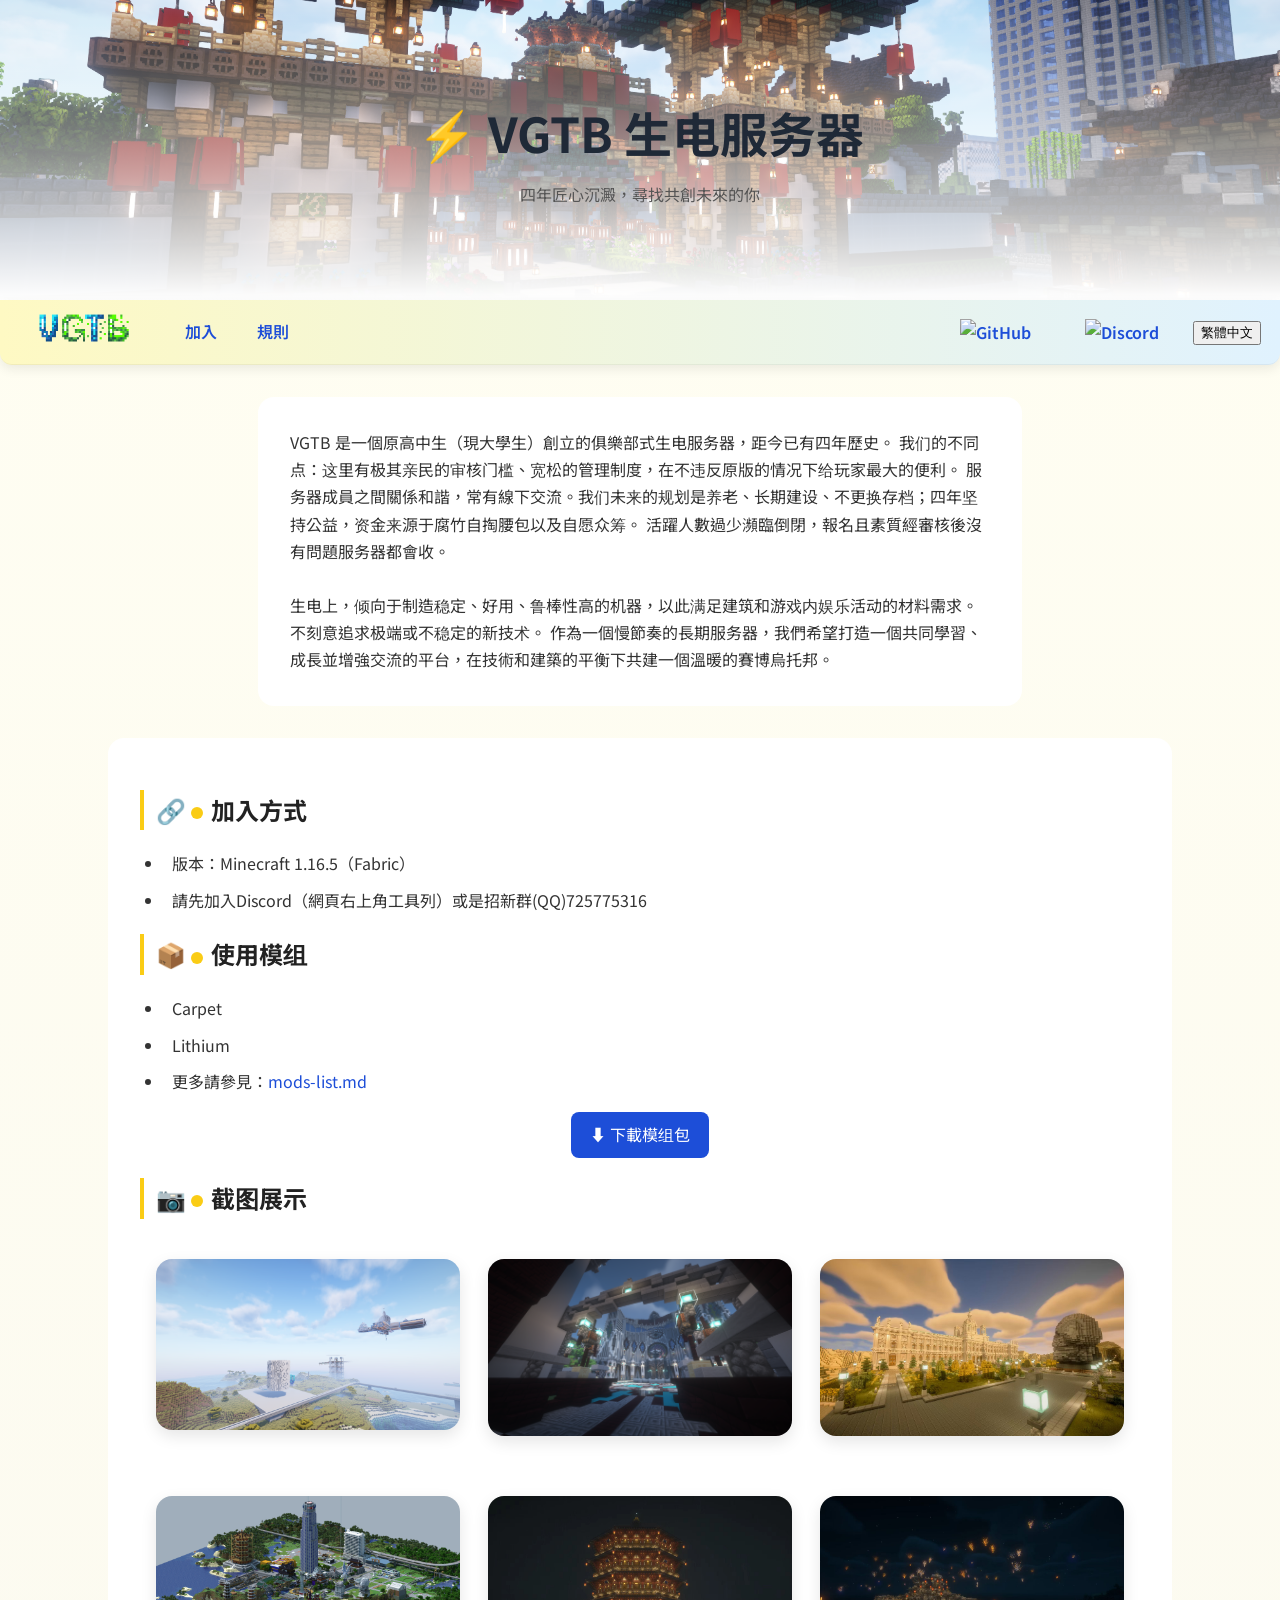
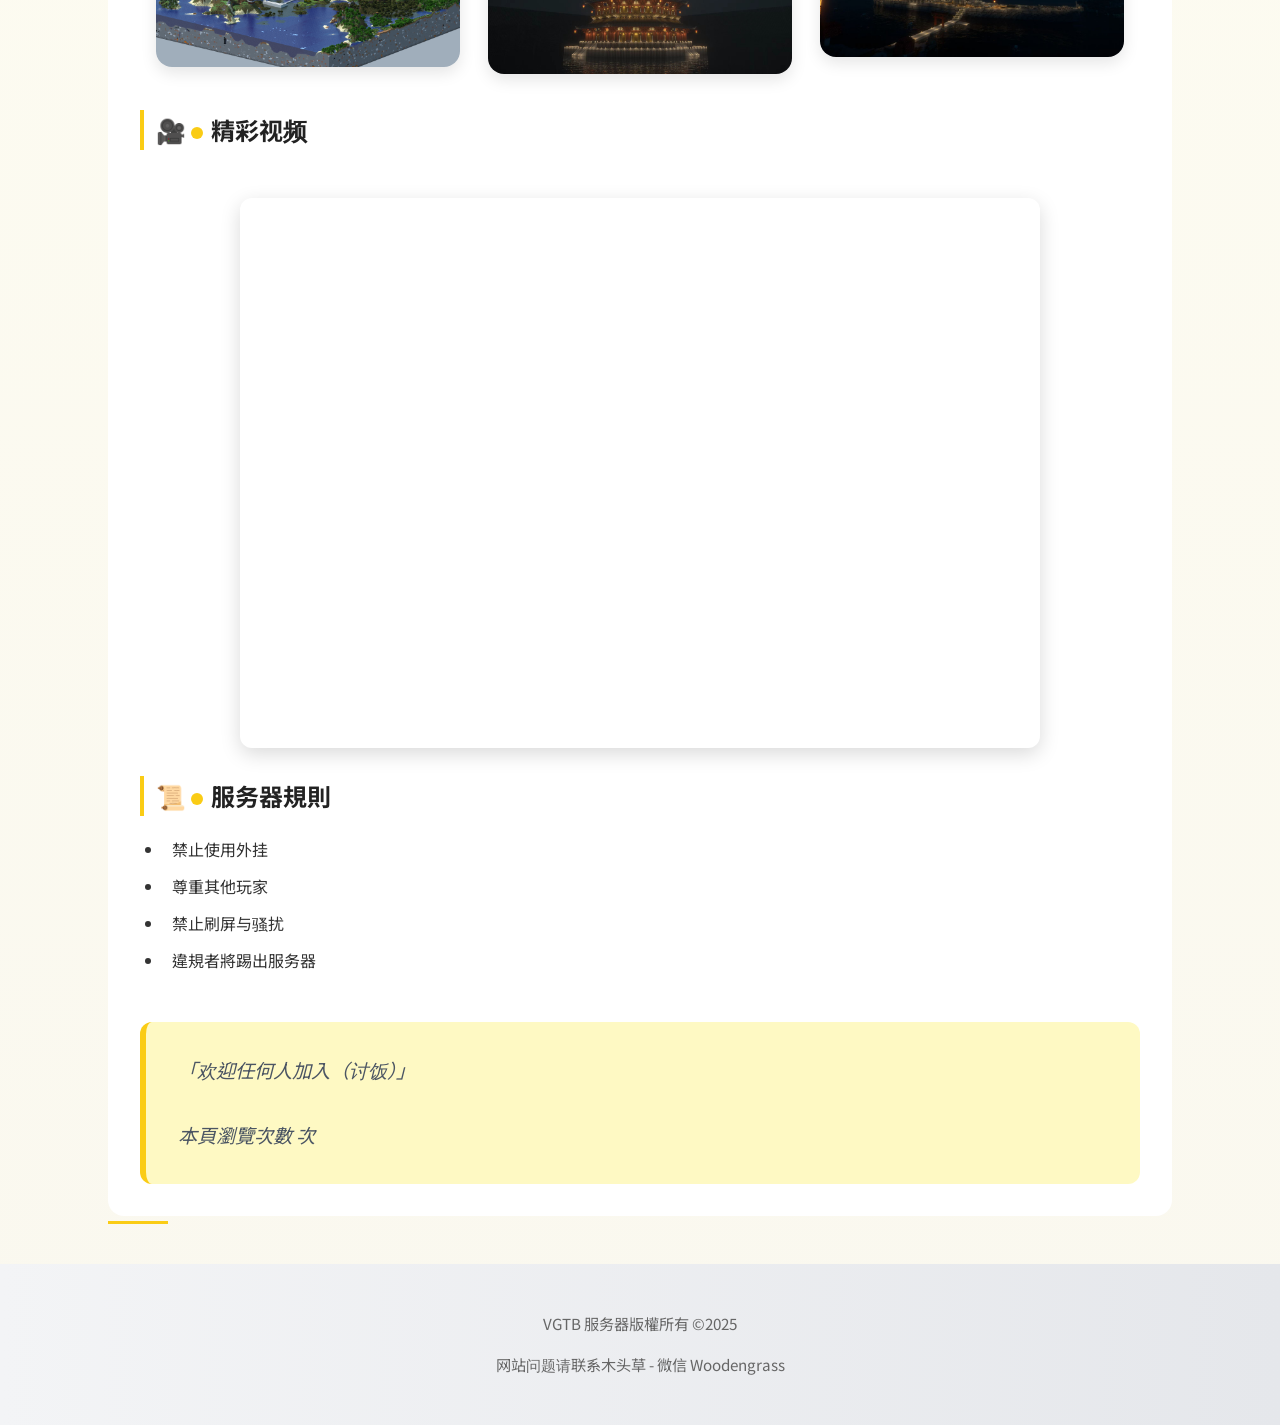
==== commit 61db2b76: "Update index.html" ====
--- a/index.html
+++ b/index.html
@@ -33,7 +33,7 @@
     </a>
   </div>
 </nav>
-<div class="container intro-text" style="max-width: 1000px; margin: 2rem auto; padding: 2rem 2.5rem; background: #fefce8; border-left: 6px solid #facc15; border-radius: 14px; box-shadow: 0 4px 16px rgba(0,0,0,0.05); font-size: 1.1rem; line-height: 1.95; color: #444; opacity: 0; transform: translateY(50px); transition: all 0.8s ease-in-out;">
+<div class="container intro-text">
     VGTB 是一個原高中生（現大學生）創立的俱樂部式生电服务器，距今已有四年歷史。
     我们的不同点：这里有极其亲民的审核门槛、宽松的管理制度，在不违反原版的情况下给玩家最大的便利。
     服务器成員之間關係和諧，常有線下交流。我们未来的规划是养老、长期建设、不更换存档；四年坚持公益，资金来源于腐竹自掏腰包以及自愿众筹。
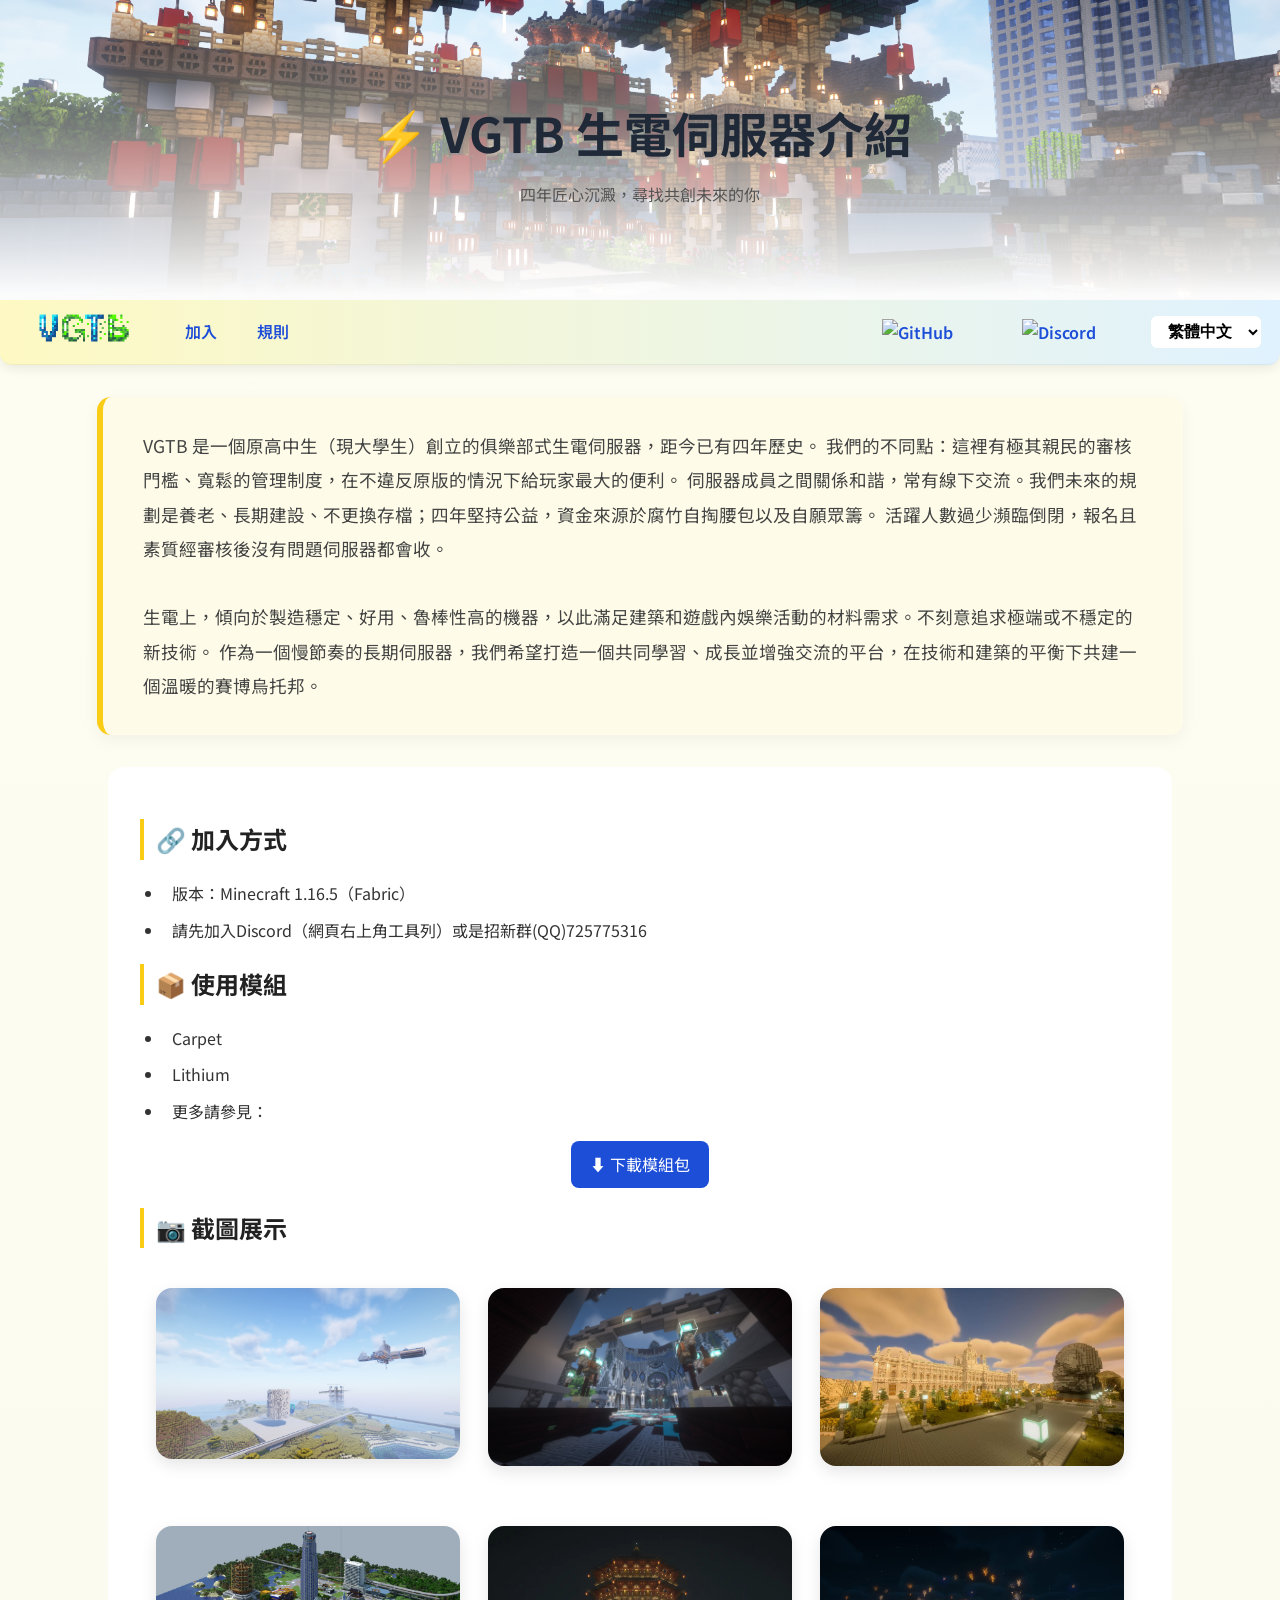
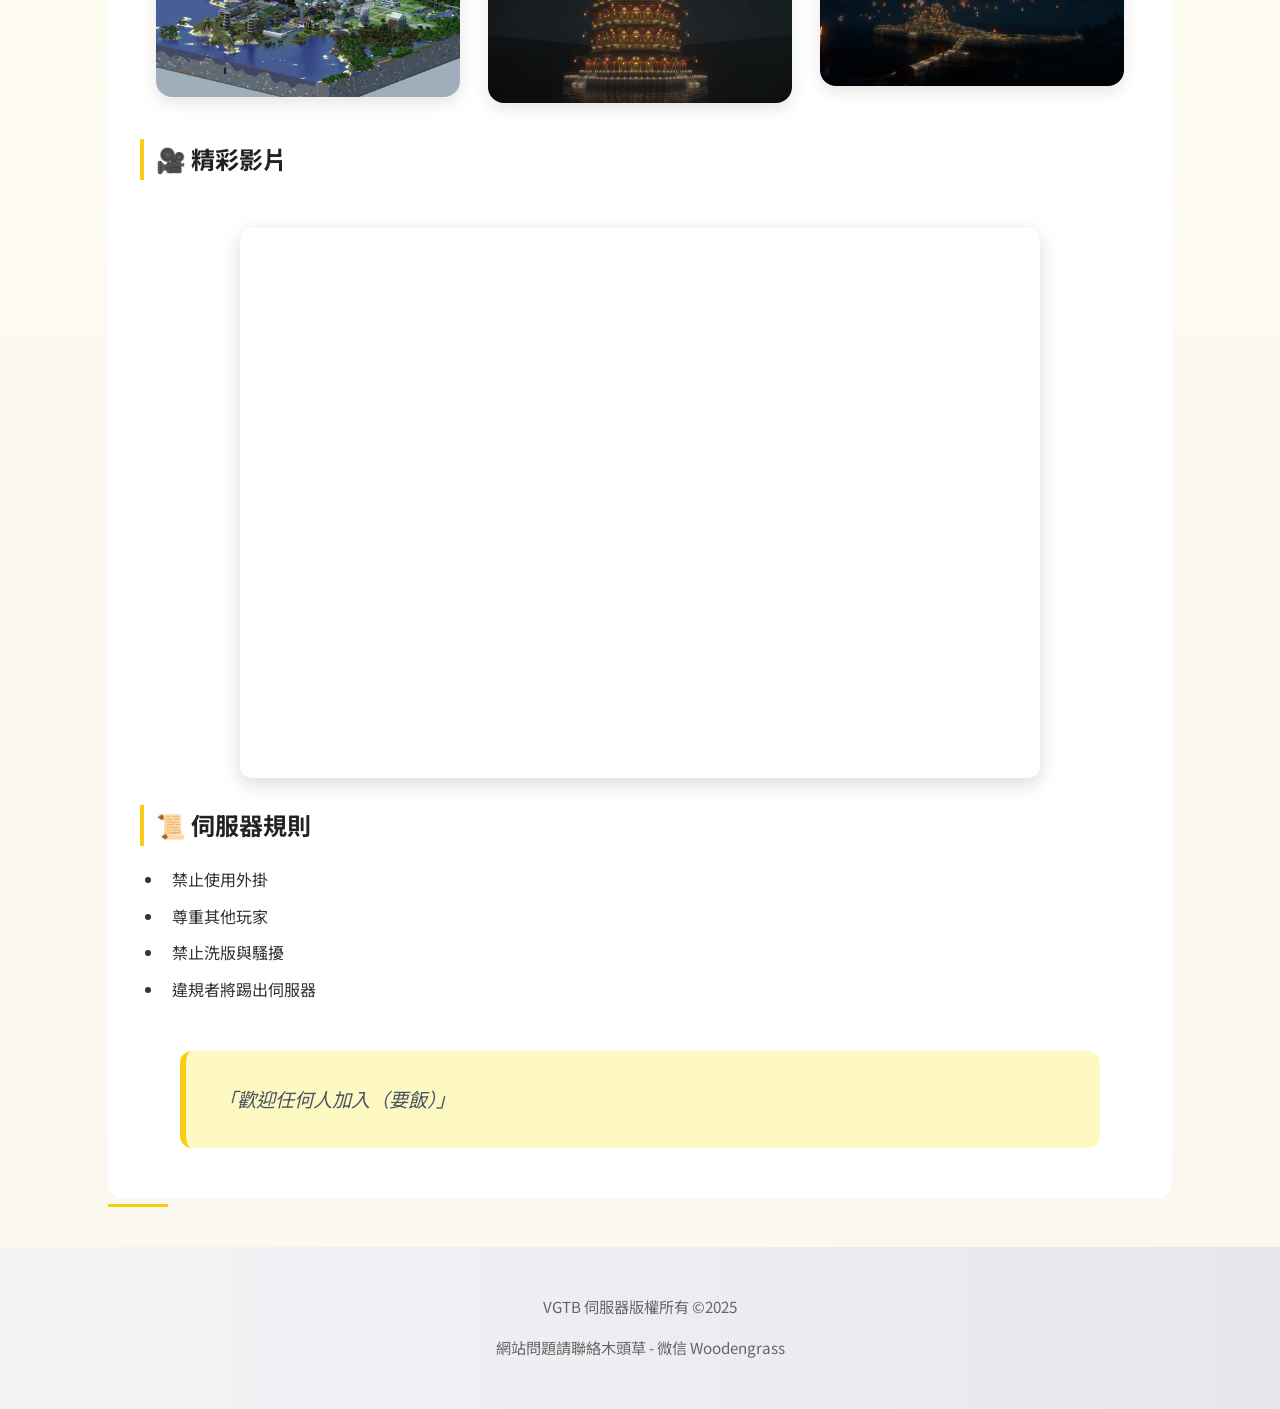
==== commit 3f4aa656: "Update index.html" ====
--- a/index.html
+++ b/index.html
@@ -1,94 +1,96 @@
 <!DOCTYPE html>
 <html lang="zh-Hans">
-<head>
-<meta charset="utf-8"/>
-<meta content="width=device-width, initial-scale=1.0" name="viewport"/>
-<title>VGTB 生电服务器介紹</title>
-<link href="https://fonts.googleapis.com/css2?family=Noto+Sans+TC&display=swap" rel="stylesheet"/>
-<link rel="stylesheet" href="style.css"/>
-<script src="js/lightbox.js"></script>
-<script src="js/typing-banner.js"></script>
-<script src="js/intro-animation.js"></script>
-<script src="js/lang-toggle.js"></script>
-<script src="js/scroll-reveal.js"></script>
-<script async src="//busuanzi.ibruce.info/busuanzi/2.3/busuanzi.pure.mini.js"></script>
-</head>
-<body id="top">
-<div class="banner">
-  <h1>⚡ VGTB 生电服务器</h1>
-  <p class="typed-tagline"></p>
-</div>
-<nav>
-  <div class="left-group">
-    <a href="#top"><img class="logo" src="screenshot/VGTB.png" alt="VGTB 标志"/></a>
-    <a href="#intro">加入</a>
-    <a href="#rules">規則</a>
-  </div>
-  <div>
-    <a class="github-link" href="https://github.com/woodengrass/vgtb.net" target="_blank">
-      <img src="https://github.githubassets.com/images/modules/logos_page/GitHub-Mark.png" alt="GitHub"/>
-    </a>
-    <a class="discord-link" href="https://discord.gg/TvsZkuHGcR" target="_blank">
-      <img src="https://cdn-icons-png.flaticon.com/512/5968/5968756.png" alt="Discord"/>
-    </a>
-  </div>
-</nav>
-<div class="container intro-text">
-    VGTB 是一個原高中生（現大學生）創立的俱樂部式生电服务器，距今已有四年歷史。
-    我们的不同点：这里有极其亲民的审核门槛、宽松的管理制度，在不违反原版的情况下给玩家最大的便利。
-    服务器成員之間關係和諧，常有線下交流。我们未来的规划是养老、长期建设、不更换存档；四年坚持公益，资金来源于腐竹自掏腰包以及自愿众筹。
-    活躍人數過少瀕臨倒閉，報名且素質經審核後沒有問題服务器都會收。<br/><br/>
-    生电上，倾向于制造稳定、好用、鲁棒性高的机器，以此满足建筑和游戏内娱乐活动的材料需求。不刻意追求极端或不稳定的新技术。
-    作為一個慢節奏的長期服务器，我們希望打造一個共同學習、成長並增強交流的平台，在技術和建築的平衡下共建一個溫暖的賽博烏托邦。
-</div>
-<div class="container">
-  <h2 id="intro">🔗 <span class="section-title">加入方式</span></h2>
-  <ul>
-
-    <li>版本：Minecraft 1.16.5（Fabric）</li>
-    <li>請先加入Discord（網頁右上角工具列）或是招新群(QQ)725775316</li>
-  </ul>
-  <h2>📦 <span class="section-title">使用模组</span></h2>
-  <ul>
-    <li>Carpet</li>
-    <li>Lithium</li>
-    <li>更多請參見：<a href="mods/mods-list.md">mods-list.md</a></li>
-  </ul>
-  <div style="margin-top: 1rem; text-align: center;">
-    <a href="mods/mods.zip" download class="download-button" style="background:#1d4ed8;color:#fff;padding:0.6rem 1.2rem;border-radius:8px;text-decoration:none;transition:background 0.3s;display:inline-block;">
-      ⬇️ 下載模组包
-    </a>
-  </div>
-  <h2>📷 <span class="section-title">截图展示</span></h2>
-  <div class="screenshot-gallery">
-    <img src="screenshot/spawn.png" alt="全物品"/>
-    <img src="screenshot/central_college.png" alt="中心学院"/>
-    <img src="screenshot/museum.png" alt="博物馆"/>
-    <img src="screenshot/main_city.png" alt="主城"/>
-    <img src="screenshot/pagoda.png" alt="宝塔"/>
-    <img src="screenshot/chinese_new_year_celebration.png" alt="新年庆祝"/>
-  </div>
-  <h2>🎥 <span class="section-title">精彩视频</span></h2>
-  <div class="video-embed">
-    <iframe allowfullscreen="" src="https://player.bilibili.com/player.html?bvid=BV1U6421u7VH&high_quality=1&as_wide=1&danmaku=0"></iframe>
-  </div>
-  <h2 id="rules">📜 <span class="section-title">服务器規則</span></h2>
-  <ul>
-    <li>禁止使用外挂</li>
-    <li>尊重其他玩家</li>
-    <li>禁止刷屏与骚扰</li>
-    <li>違規者將踢出服务器</li>
-  </ul>
-  <div class="quote">
-    「欢迎任何人加入（讨饭）」<br/><br/>
-    <span id="busuanzi_container_site_pv">
-      本頁瀏覽次數 <span id="busuanzi_value_site_pv"></span> 次
-    </span>
-  </div>
-</div>
-<footer>
-  <p>VGTB 服务器版權所有 ©2025</p>
-  <p>网站问题请联系木头草 - 微信 Woodengrass</p>
-</footer>
-</body>
+  <head>
+    <meta charset="utf-8"/>
+    <meta content="width=device-width, initial-scale=1.0" name="viewport"/>
+    <title>VGTB 生电服务器介紹</title>
+    <link href="https://fonts.googleapis.com/css2?family=Noto+Sans+TC&display=swap" rel="stylesheet"/>
+    <link rel="stylesheet" href="style.css"/>
+    <script src="js/lightbox.js"></script>
+    <script src="js/typing-banner.js"></script>
+    <script src="js/intro-animation.js"></script>
+    <script src="js/lang-toggle.js"></script>
+    <script src="js/scroll-reveal.js"></script>
+    <script src="js/translations.js"></script>
+  </head>
+  <body id="top">
+    <div class="banner">
+      <h1 data-i18n="title">⚡ VGTB 生电服务器</h1>
+      <p class="typed-tagline" data-i18n="tagline">四年匠心沉淀，寻找共创未来的你</p>
+    </div>
+    <nav>
+      <div class="left-group">
+        <a href="#top"><img class="logo" src="screenshot/VGTB.png" alt="VGTB 標誌"/></a>
+        <a href="#intro" data-i18n="nav-join">加入</a>
+        <a href="#rules" data-i18n="nav-rules">规则</a>
+      </div>
+      <div class="right-group">
+        <a class="github-link" href="https://github.com/woodengrass/vgtb.net" target="_blank">
+          <img src="https://github.githubassets.com/images/modules/logos_page/GitHub-Mark.png" alt="GitHub"/>
+        </a>
+        <a class="discord-link" href="https://discord.gg/TvsZkuHGcR" target="_blank">
+          <img src="https://cdn-icons-png.flaticon.com/512/5968/5968756.png" alt="Discord"/>
+        </a>
+        <div class="lang-switch">
+          <select id="lang-select">
+            <option value="zh-Hant">繁體中文</option>
+            <option value="zh-Hans">简体中文</option>
+          </select>
+        </div>
+      </div>
+    </nav>
+    <section class="container intro-text" data-i18n="intro-text">
+      VGTB 是一个原高中生（现大学生）创立的俱乐部式生电伺服器，距今已有四年历史。
+      我们的不同点：这里有极其亲民的审核门槛、宽松的管理制度，在不违反原版的情况下给玩家最大的便利。
+      伺服器成员之间关系和谐，常有线下交流。我们未来的规划是养老、长期建设、不更换存档；四年坚持公益，资金来源于腐竹自掏腰包以及自愿众筹。
+      活跃人数过少濒临倒闭，报名且素质经审核后没有问题伺服器都会收。 <br/><br/>
+      生电上，倾向于制造稳定、好用、鲁棒性高的机器，以此满足建筑和游戏内娱乐活动的材料需求。不刻意追求极端或不稳定的新技术。
+      作为一个慢节奏的长期伺服器，我们希望打造一个共同学习、成长并增强交流的平台，在技术和建筑的平衡下共建一个温暖的赛博乌托邦。
+    </section>
+    <div class="container">
+      <h2 id="intro" data-i18n="join-title">🔗 <span class="section-title">加入方式</span></h2>
+      <ul>
+        <li data-i18n="version">版本：Minecraft 1.16.5（Fabric）</li>
+        <li data-i18n="join-instruction">請先加入Discord（網頁右上角工具列）或是招新群(QQ)725775316</li>
+      </ul>
+      <h2 data-i18n="mods-title">📦 <span class="section-title">使用模组</span></h2>
+      <ul>
+        <li>Carpet</li>
+        <li>Lithium</li>
+        <li data-i18n="mods-more">更多請參見：<a href="mods/mods-list.md">mods-list.md</a></li>
+      </ul>
+      <div class="div-margin-center">
+        <a href="mods/mods.zip" download class="download-button" data-i18n="download-text">
+          ⬇️ 下載模组包
+        </a>
+      </div>
+      <h2 data-i18n="screenshots-title">📷 <span class="section-title">截图展示</span></h2>
+      <div class="screenshot-gallery">
+        <img src="screenshot/spawn.png" alt="全物品"/>
+        <img src="screenshot/central_college.png" alt="中心学院"/>
+        <img src="screenshot/museum.png" alt="博物馆"/>
+        <img src="screenshot/main_city.png" alt="主城"/>
+        <img src="screenshot/pagoda.png" alt="宝塔"/>
+        <img src="screenshot/chinese_new_year_celebration.png" alt="新年庆祝"/>
+      </div>
+      <h2 data-i18n="videos-title">🎥 <span class="section-title">精彩视频</span></h2>
+      <div class="video-embed">
+        <iframe allowfullscreen="" src="https://player.bilibili.com/player.html?bvid=BV1U6421u7VH&high_quality=1&as_wide=1&danmaku=0"></iframe>
+      </div>
+      <h2 id="rules" data-i18n="rules-title">📜 <span class="section-title">服务器規則</span></h2>
+      <ul>
+        <li data-i18n="rule-1">禁止使用外挂</li>
+        <li data-i18n="rule-2">尊重其他玩家</li>
+        <li data-i18n="rule-3">禁止刷屏与骚扰</li>
+        <li data-i18n="rule-4">違規者將踢出服务器</li>
+      </ul>
+      <blockquote class="quote" data-i18n="quote-text">
+        「欢迎任何人加入（讨饭）」<br/><br/>
+      </blockquote>
+    </div>
+    <footer>
+      <p data-i18n="footer-text">VGTB 服务器版權所有 ©2025</p>
+      <p data-i18n="contact-text">网站问题请联系木头草 - 微信 Woodengrass</p>
+    </footer>
+  </body>
 </html>
--- a/style.css
+++ b/style.css
@@ -64,6 +64,11 @@
   nav .left-group {
     display: flex;
     align-items: center;
+  }
+  .right-group {
+    display: flex;
+    align-items: center;
+    gap: 1.2rem;
   }
   .logo {
     height: 28px;
@@ -265,4 +270,47 @@
     margin-right: 0.5rem;
     vertical-align: middle;
     animation: popIn 0.8s ease;
-  }+  }
+.container.intro-text {
+  max-width: 1000px;
+  margin: 2rem auto;
+  padding: 2rem 2.5rem;
+  background: #fefce8;
+  border-left: 6px solid #facc15;
+  border-radius: 14px;
+  box-shadow: 0 4px 16px rgba(0,0,0,0.05);
+  font-size: 1.1rem;
+  line-height: 1.95;
+  color: #444;
+  opacity: 0;
+  transform: translateY(50px);
+  transition: all 0.8s ease-in-out;
+}
+.download-button {
+  background: #1d4ed8;
+  color: #fff;
+  padding: 0.6rem 1.2rem;
+  border-radius: 8px;
+  text-decoration: none;
+  transition: background 0.3s;
+  display: inline-block;
+}
+.download-button:hover {
+  background: #2563eb;
+}
+.div-margin-center {
+  margin-top: 1rem;
+  text-align: center;
+}
+.lang-switch {
+  margin-left: 1rem;
+}
+.lang-switch select {
+  background: white;
+  border: none;
+  padding: 0.4em 0.8em;
+  border-radius: 6px;
+  font-weight: bold;
+  cursor: pointer;
+  font-size: 1rem;
+}
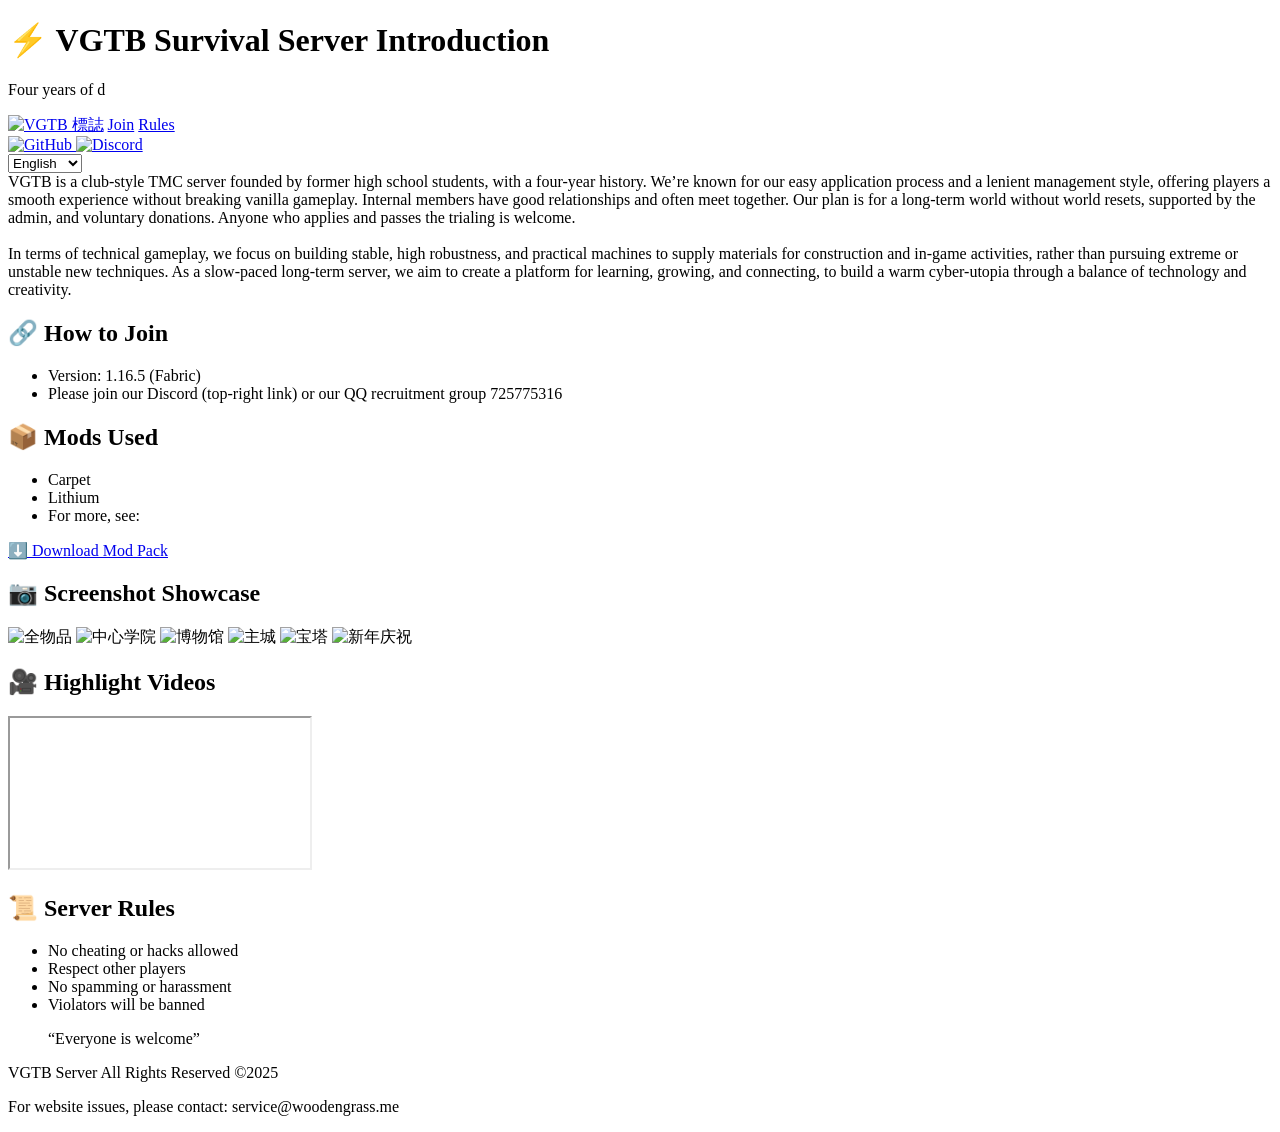
==== commit 8585ef01: "Update index.html" ====
--- a/index.html
+++ b/index.html
@@ -5,36 +5,37 @@
     <meta content="width=device-width, initial-scale=1.0" name="viewport"/>
     <title>VGTB 生电服务器介紹</title>
     <link href="https://fonts.googleapis.com/css2?family=Noto+Sans+TC&display=swap" rel="stylesheet"/>
-    <link rel="stylesheet" href="style.css"/>
-    <script src="js/lightbox.js"></script>
-    <script src="js/typing-banner.js"></script>
-    <script src="js/intro-animation.js"></script>
-    <script src="js/lang-toggle.js"></script>
-    <script src="js/scroll-reveal.js"></script>
-    <script src="js/translations.js"></script>
+    <link rel="stylesheet" href="css/style-main.css"/>
+    <script src="js/js-main/lightbox.js"></script>
+    <script src="js/js-main/typing-banner.js"></script>
+    <script src="js/js-main/intro-animation.js"></script>
+    <script src="js/js-main/lang-toggle.js"></script>
+    <script src="js/js-main/scroll-reveal.js"></script>
+    <script src="js/js-main/translations.js"></script>
   </head>
   <body id="top">
     <div class="banner">
       <h1 data-i18n="title">⚡ VGTB 生电服务器</h1>
-      <p class="typed-tagline" data-i18n="tagline">四年匠心沉淀，寻找共创未来的你</p>
+      <p class="typed-tagline"></p>
     </div>
     <nav>
       <div class="left-group">
-        <a href="#top"><img class="logo" src="screenshot/VGTB.png" alt="VGTB 標誌"/></a>
+        <a href="#top"><img class="logo" src="picture/icon/VGTB.png" alt="VGTB 標誌"/></a>
         <a href="#intro" data-i18n="nav-join">加入</a>
         <a href="#rules" data-i18n="nav-rules">规则</a>
       </div>
       <div class="right-group">
         <a class="github-link" href="https://github.com/woodengrass/vgtb.net" target="_blank">
-          <img src="https://github.githubassets.com/images/modules/logos_page/GitHub-Mark.png" alt="GitHub"/>
+          <img src="picture/icon/gitHub-mark.png" alt="GitHub"/>
         </a>
         <a class="discord-link" href="https://discord.gg/TvsZkuHGcR" target="_blank">
-          <img src="https://cdn-icons-png.flaticon.com/512/5968/5968756.png" alt="Discord"/>
+          <img src="picture/icon/discord-mark.png" alt="Discord"/>
         </a>
         <div class="lang-switch">
           <select id="lang-select">
             <option value="zh-Hant">繁體中文</option>
             <option value="zh-Hans">简体中文</option>
+            <option value="en">English</option>
           </select>
         </div>
       </div>
@@ -66,12 +67,12 @@
       </div>
       <h2 data-i18n="screenshots-title">📷 <span class="section-title">截图展示</span></h2>
       <div class="screenshot-gallery">
-        <img src="screenshot/spawn.png" alt="全物品"/>
-        <img src="screenshot/central_college.png" alt="中心学院"/>
-        <img src="screenshot/museum.png" alt="博物馆"/>
-        <img src="screenshot/main_city.png" alt="主城"/>
-        <img src="screenshot/pagoda.png" alt="宝塔"/>
-        <img src="screenshot/chinese_new_year_celebration.png" alt="新年庆祝"/>
+        <img src="picture/screenshot/spawn.png" alt="全物品"/>
+        <img src="picture/screenshot/central_college.png" alt="中心学院"/>
+        <img src="picture/screenshot/museum.png" alt="博物馆"/>
+        <img src="picture/screenshot/main_city.png" alt="主城"/>
+        <img src="picture/screenshot/pagoda.png" alt="宝塔"/>
+        <img src="picture/screenshot/chinese_new_year_celebration.png" alt="新年庆祝"/>
       </div>
       <h2 data-i18n="videos-title">🎥 <span class="section-title">精彩视频</span></h2>
       <div class="video-embed">
@@ -90,7 +91,7 @@
     </div>
     <footer>
       <p data-i18n="footer-text">VGTB 服务器版權所有 ©2025</p>
-      <p data-i18n="contact-text">网站问题请联系木头草 - 微信 Woodengrass</p>
+      <p data-i18n="contact-text">网站问题请联系service@woodengrass.me</p>
     </footer>
   </body>
 </html>
